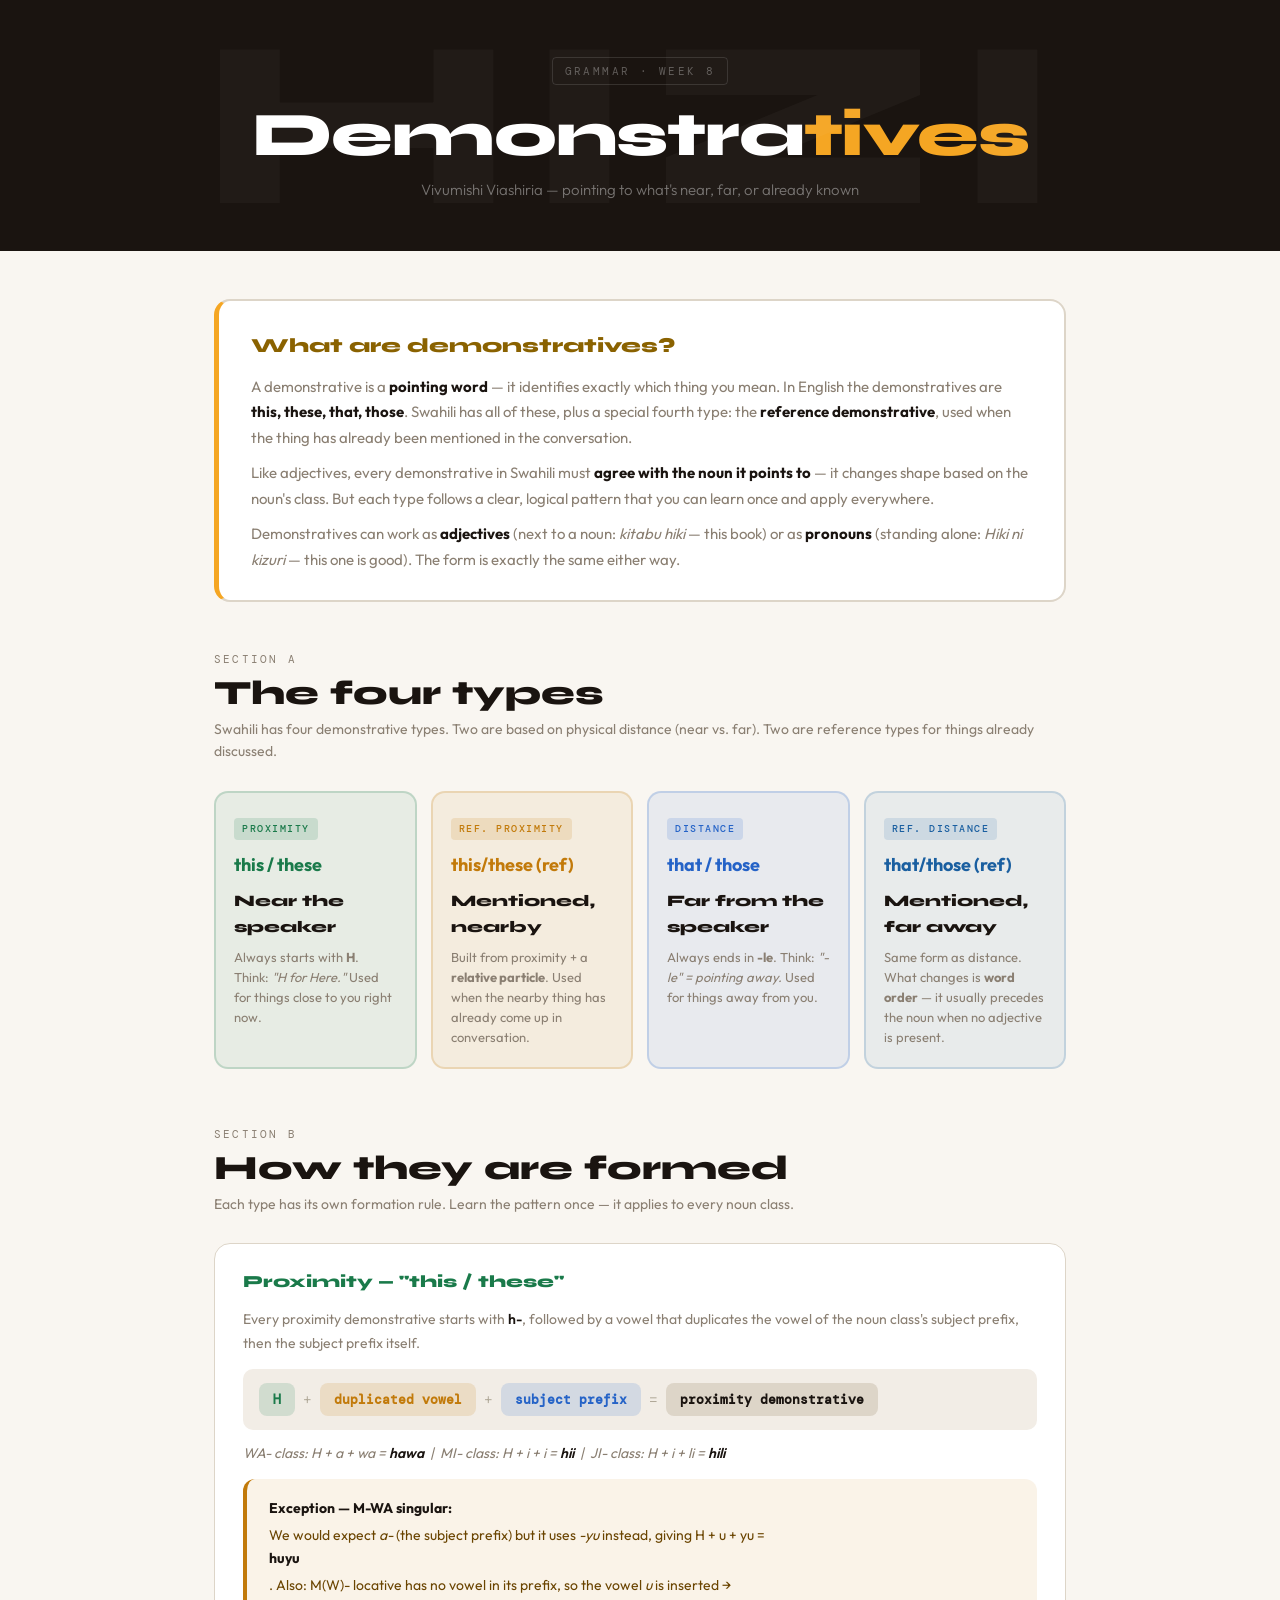
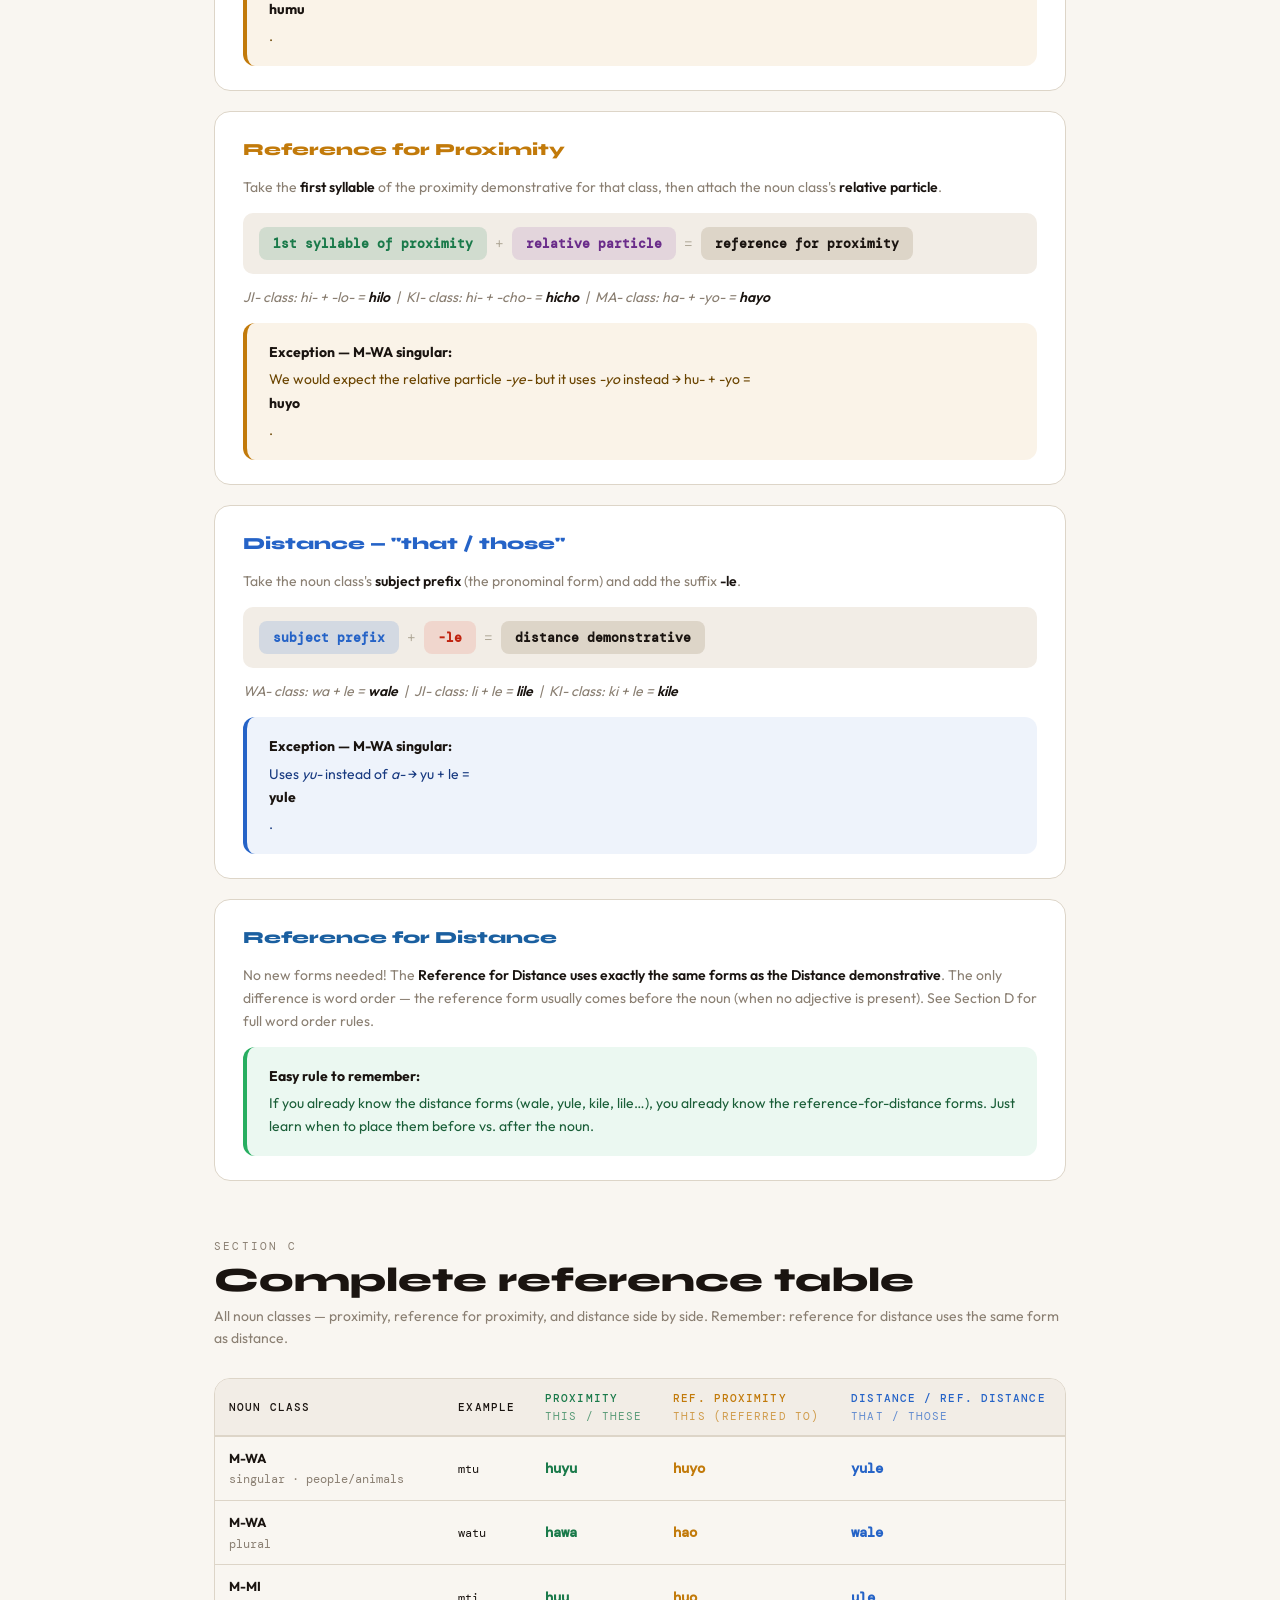
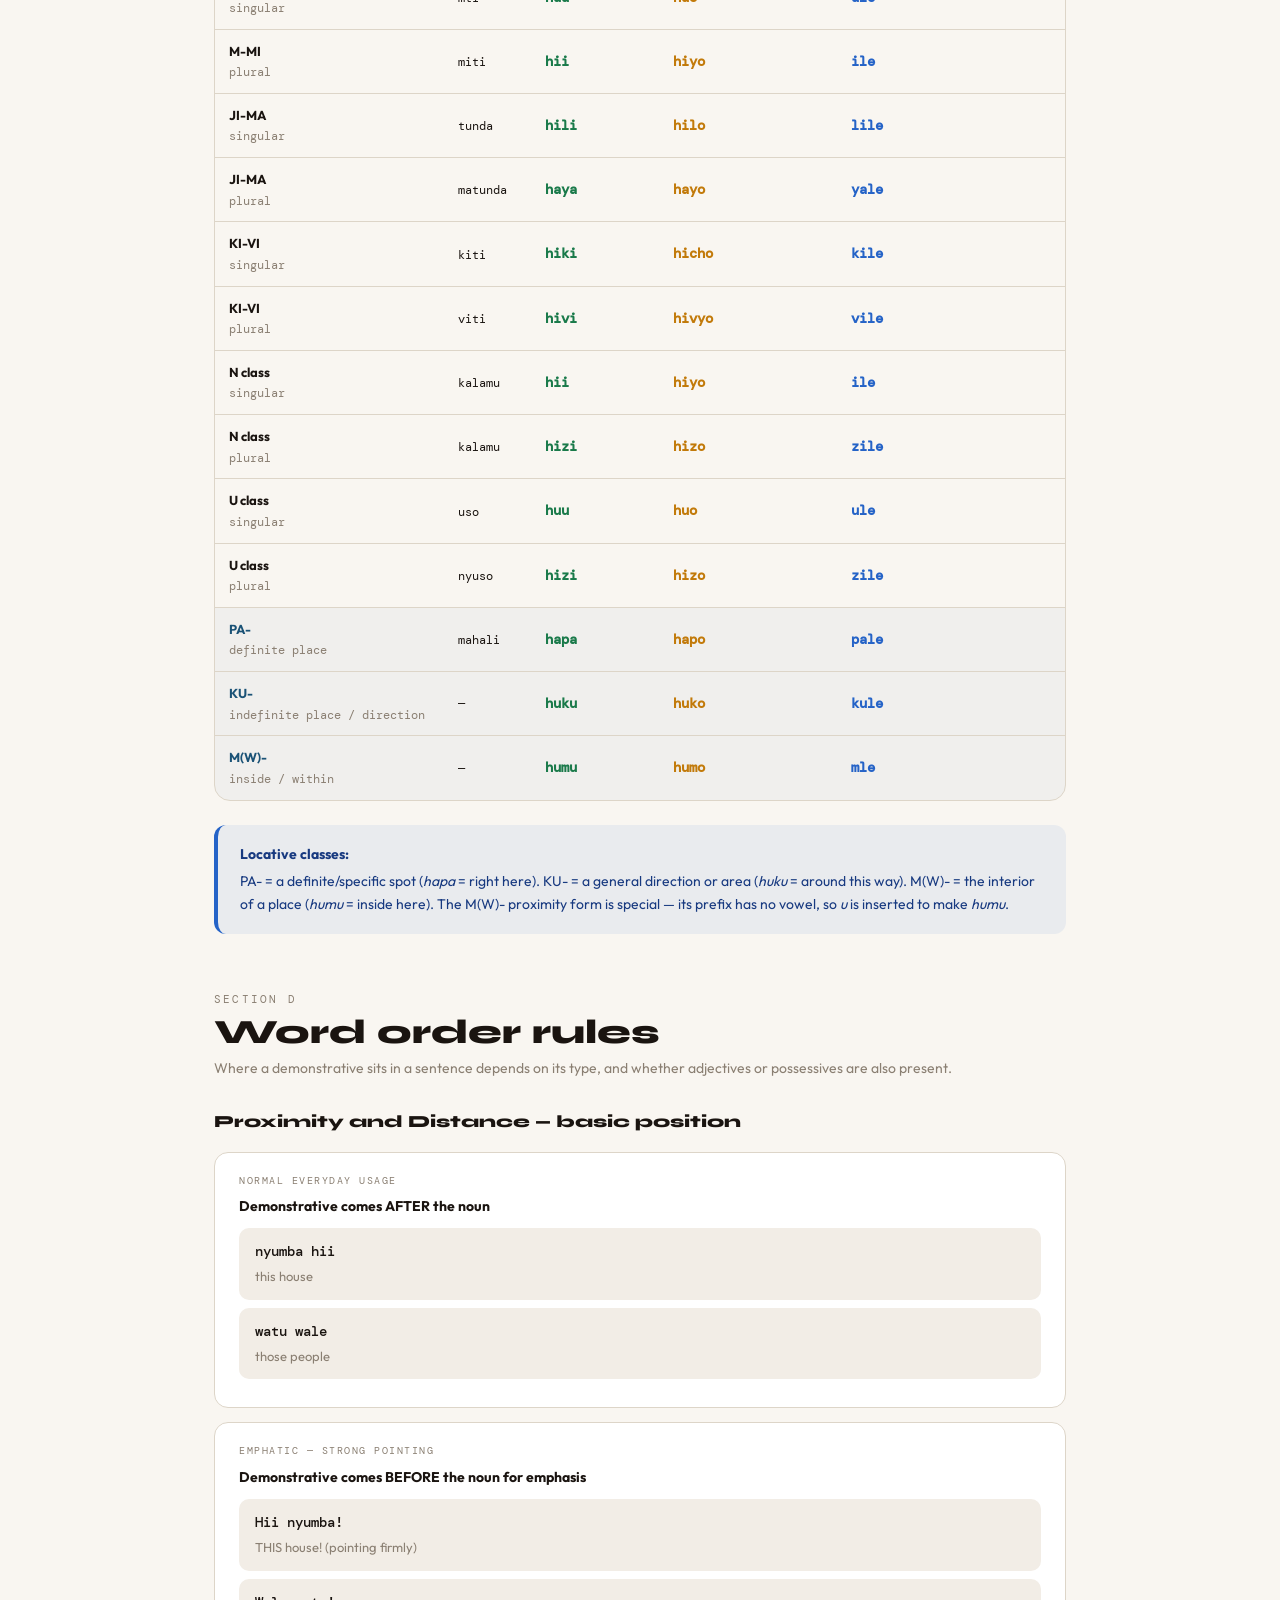
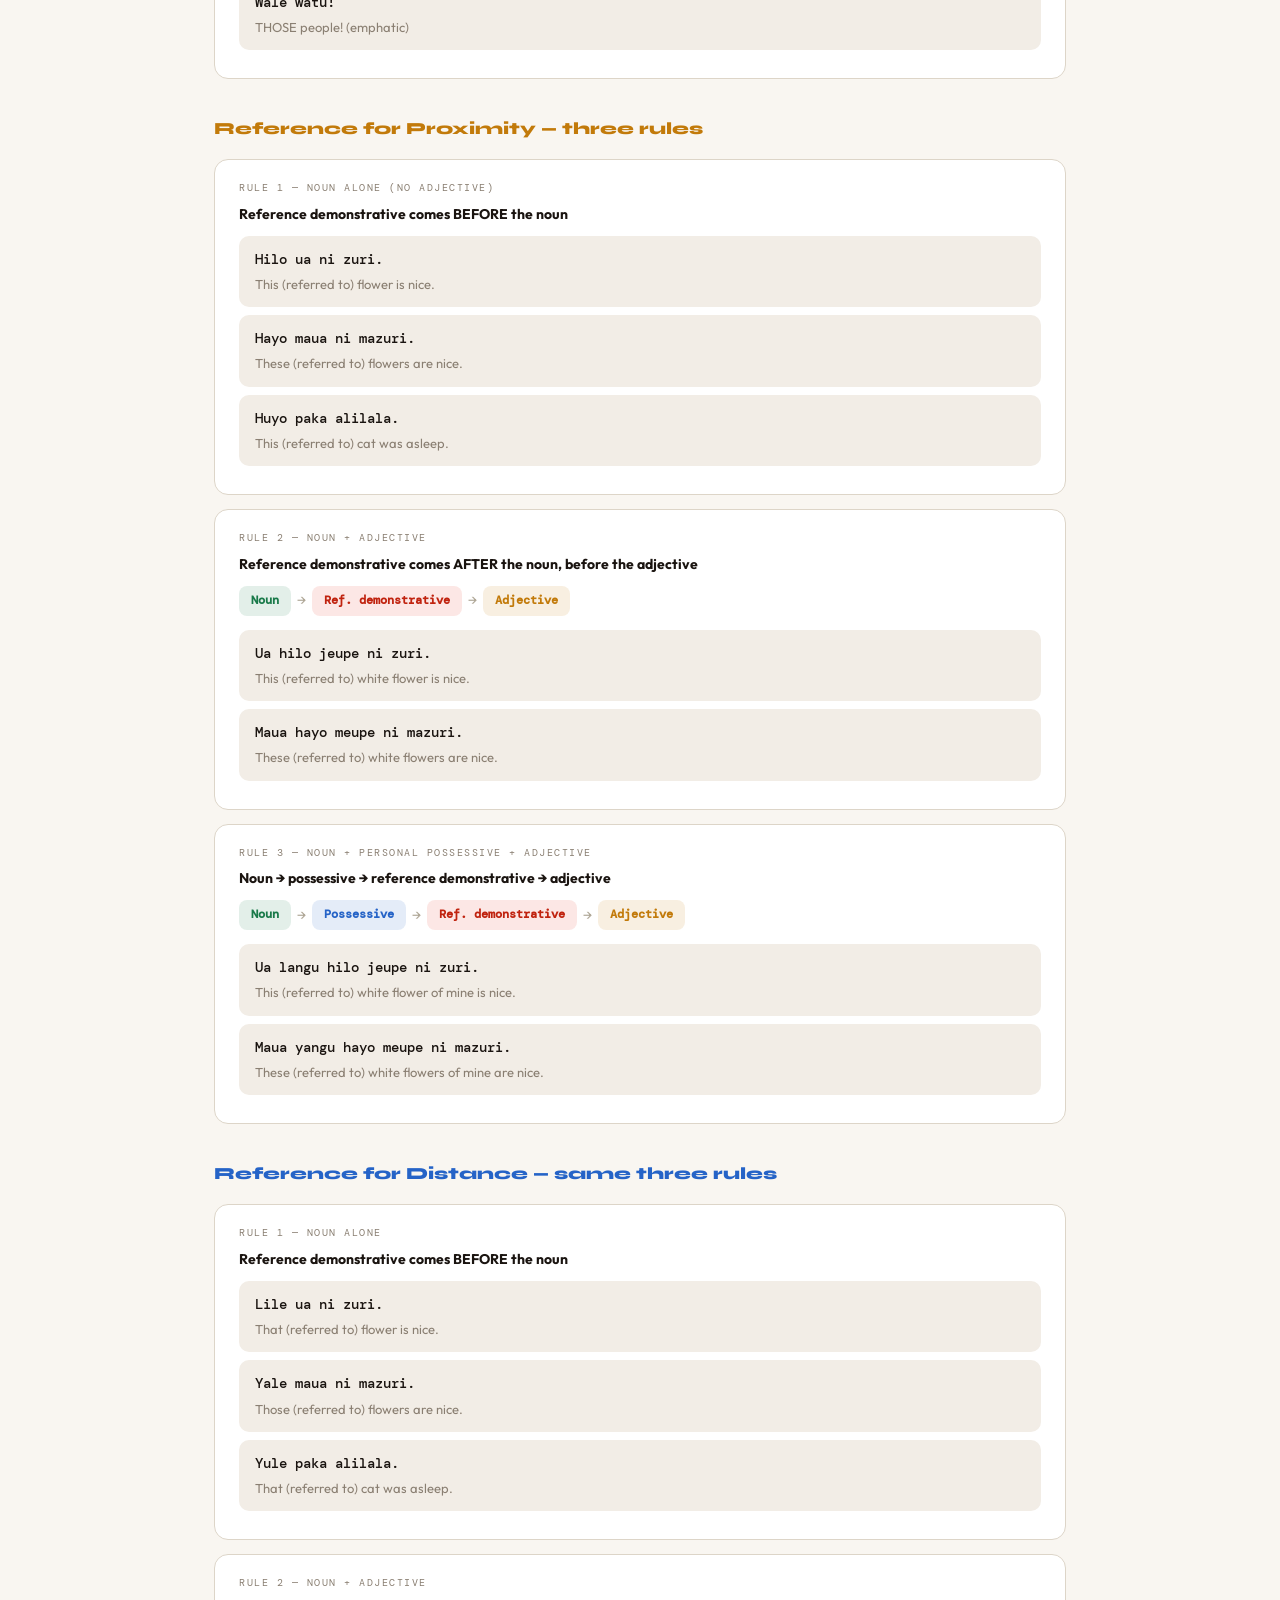
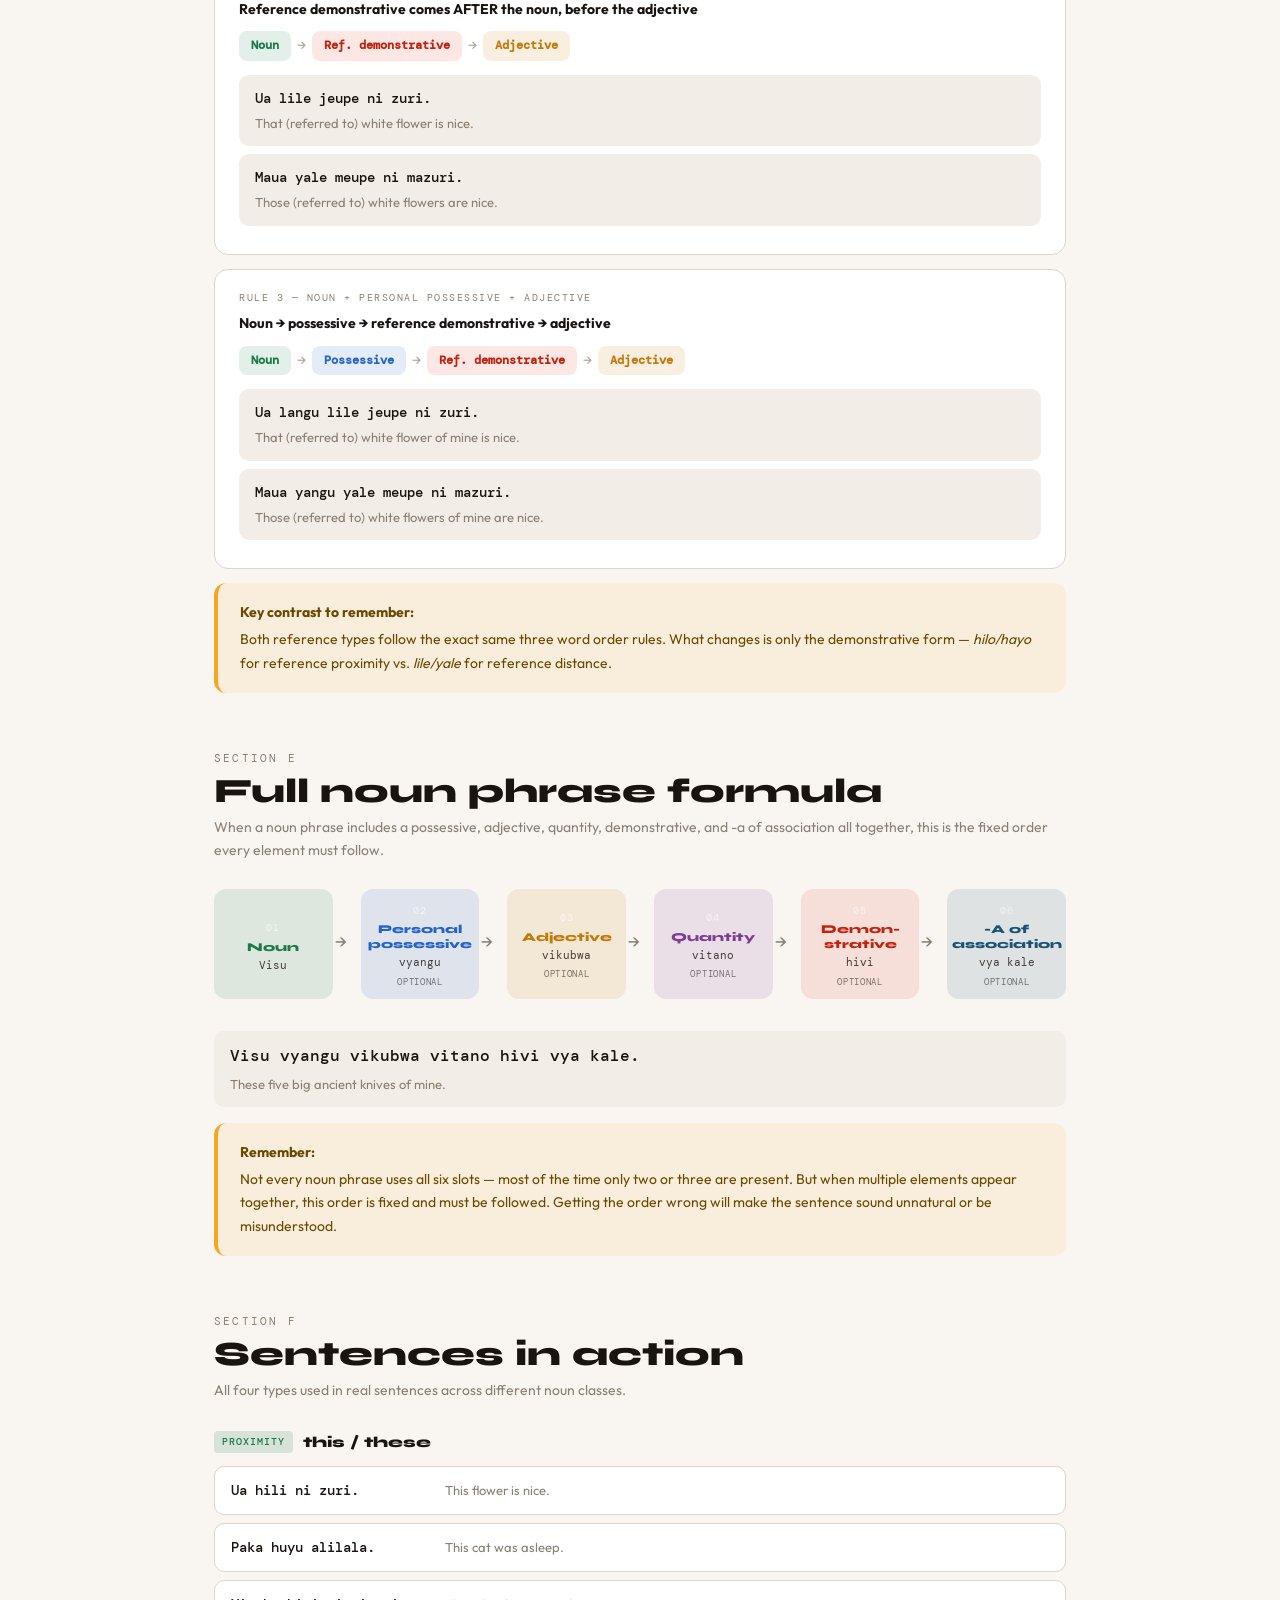
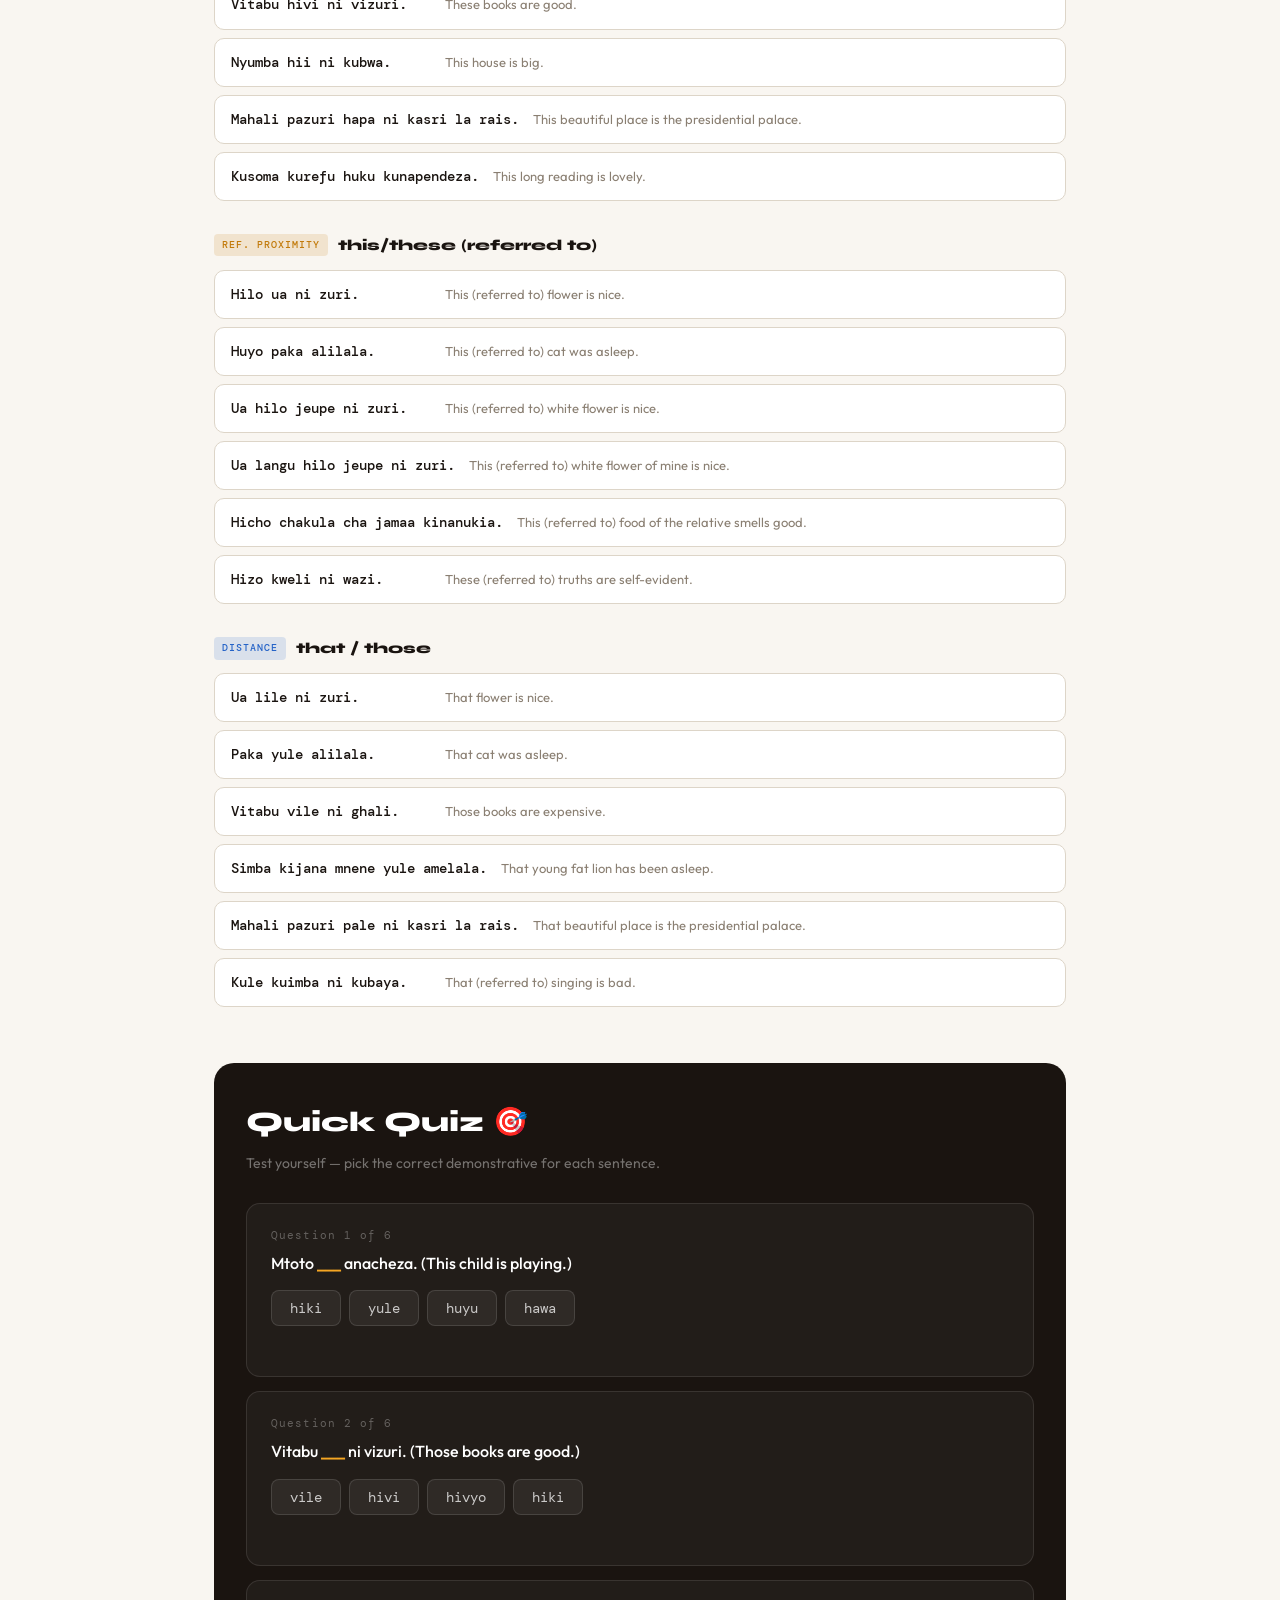
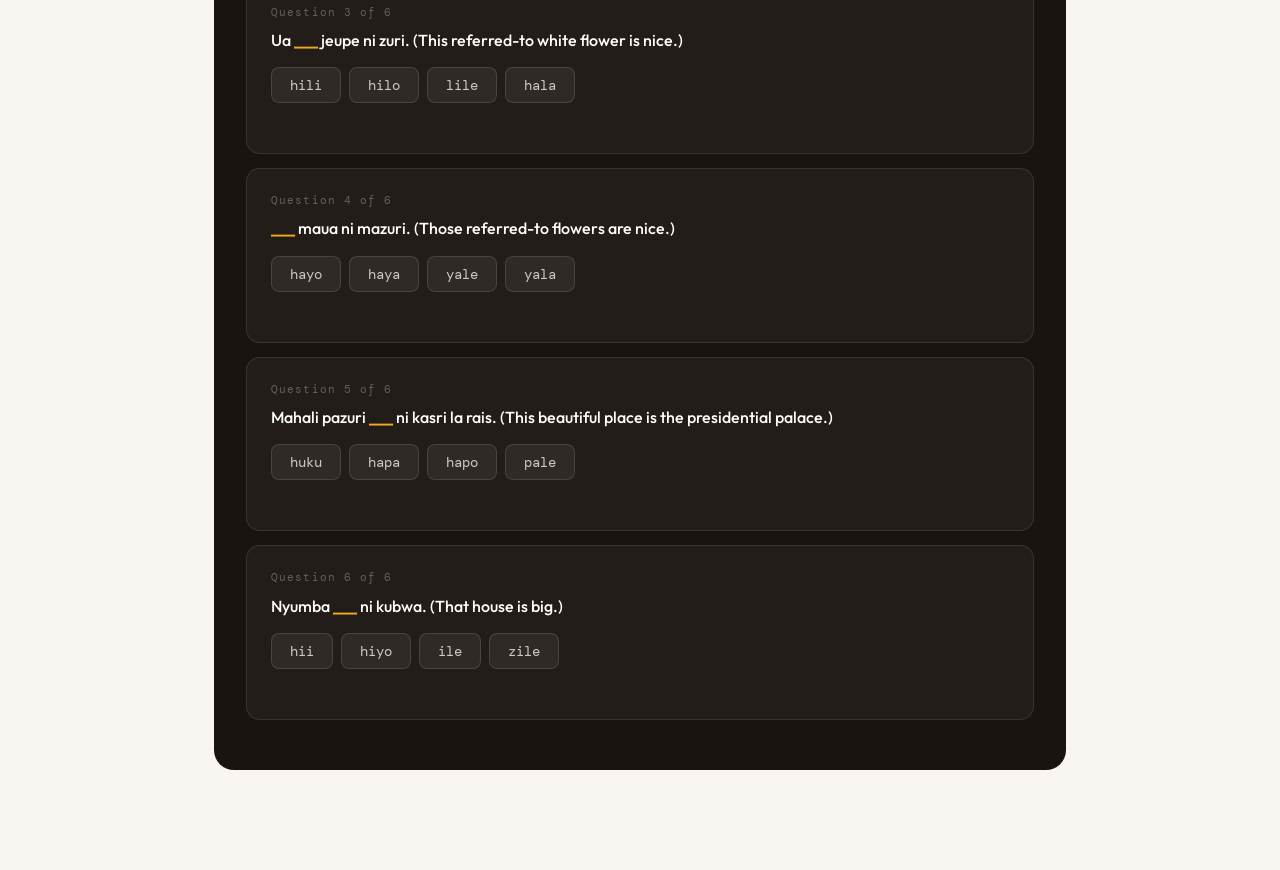
==== lessons/swahili_demonstratives.html @ 6694c150 "Add demonstratives lesson - week 9" ====
<!DOCTYPE html>
<html lang="en">
<head>
<meta charset="UTF-8">
<meta name="viewport" content="width=device-width, initial-scale=1.0">
<title>Demonstratives — Vivumishi Viashiria</title>
<link href="https://fonts.googleapis.com/css2?family=Syne:wght@700;800;900&family=Outfit:wght@300;400;500;600;700&family=DM+Mono:wght@400;500&display=swap" rel="stylesheet">
<style>
  :root {
    --bg:      #f9f6f1;
    --surface: #ffffff;
    --card:    #f2ede6;
    --border:  #ddd5c8;
    --ink:     #1a1410;
    --muted:   #8a7f72;
    --soft:    #b0a898;

    /* type colours */
    --prox:   #1a7a4a;  /* proximity — green */
    --refp:   #c27a0a;  /* reference proximity — amber */
    --dist:   #2563c7;  /* distance — blue */
    --refd:   #1a5fa0;  /* reference distance — darker blue */

    /* noun class colours */
    --m-wa:  #e03e2d;
    --m-mi:  #2e86c1;
    --ki-vi: #1e8449;
    --n:     #7d3c98;
    --ji-ma: #d68910;
    --u:     #b03a2e;
    --pa:    #1a5276;

    --gold:  #f5a623;
    --green: #27ae60;
    --red:   #e74c3c;
  }

  *, *::before, *::after { box-sizing: border-box; margin: 0; padding: 0; }
  body {
    background: var(--bg);
    color: var(--ink);
    font-family: 'Outfit', sans-serif;
    font-weight: 400;
    line-height: 1.65;
  }

  /* ── HEADER ── */
  header {
    background: var(--ink);
    padding: 56px 24px 48px;
    text-align: center;
    position: relative;
    overflow: hidden;
  }
  header::before {
    content: 'HIZI';
    position: absolute;
    top: 50%; left: 50%;
    transform: translate(-50%, -50%);
    font-family: 'Syne', sans-serif;
    font-size: clamp(80px, 22vw, 240px);
    font-weight: 900;
    color: rgba(255,255,255,0.03);
    pointer-events: none;
    white-space: nowrap;
    letter-spacing: 0.08em;
  }
  .h-tag {
    display: inline-block;
    font-family: 'DM Mono', monospace;
    font-size: 11px;
    letter-spacing: 0.22em;
    text-transform: uppercase;
    color: rgba(255,255,255,0.3);
    border: 1px solid rgba(255,255,255,0.12);
    border-radius: 4px;
    padding: 4px 12px;
    margin-bottom: 18px;
  }
  header h1 {
    font-family: 'Syne', sans-serif;
    font-size: clamp(30px, 6vw, 62px);
    font-weight: 900;
    color: #fff;
    line-height: 1.05;
    letter-spacing: -0.02em;
    margin-bottom: 10px;
  }
  header h1 .gold { color: var(--gold); }
  header p { font-size: 15px; color: rgba(255,255,255,0.4); max-width: 520px; margin: 0 auto; font-weight: 300; }

  /* ── MAIN ── */
  main { max-width: 900px; margin: 0 auto; padding: 48px 24px 100px; }

  /* ── INTRO ── */
  .intro-box {
    background: var(--surface);
    border: 2px solid var(--border);
    border-left: 5px solid var(--gold);
    border-radius: 16px;
    padding: 28px 32px;
    margin-bottom: 48px;
  }
  .intro-box h2 { font-family: 'Syne', sans-serif; font-size: 20px; font-weight: 800; color: #8a6200; margin-bottom: 12px; }
  .intro-box p { font-size: 15px; color: var(--muted); margin-bottom: 10px; line-height: 1.7; }
  .intro-box p:last-child { margin-bottom: 0; }
  .intro-box strong { color: var(--ink); font-weight: 700; }

  /* ── SECTION ── */
  .sec-wrap { margin-bottom: 56px; }
  .sec-label {
    font-family: 'DM Mono', monospace;
    font-size: 11px;
    letter-spacing: 0.2em;
    text-transform: uppercase;
    color: var(--muted);
    margin-bottom: 6px;
  }
  .sec-title {
    font-family: 'Syne', sans-serif;
    font-size: clamp(22px, 4vw, 34px);
    font-weight: 900;
    margin-bottom: 6px;
    line-height: 1.1;
  }
  .sec-sub { font-size: 14px; color: var(--muted); margin-bottom: 28px; line-height: 1.6; }

  /* ── TYPE CARDS ── */
  .type-grid {
    display: grid;
    grid-template-columns: repeat(auto-fit, minmax(200px, 1fr));
    gap: 14px;
    margin-bottom: 32px;
  }
  .type-card {
    border-radius: 14px;
    padding: 20px 18px;
    position: relative;
    overflow: hidden;
  }
  .type-card::before {
    content: '';
    position: absolute;
    top: 0; right: 0;
    width: 60px; height: 60px;
    border-radius: 50%;
    opacity: 0.08;
    transform: translate(20px, -20px);
  }
  .type-card.prox  { background: rgba(26,122,74,0.08);  border: 2px solid rgba(26,122,74,0.2);  }
  .type-card.refp  { background: rgba(194,122,10,0.08); border: 2px solid rgba(194,122,10,0.2); }
  .type-card.dist  { background: rgba(37,99,199,0.08);  border: 2px solid rgba(37,99,199,0.2);  }
  .type-card.refd  { background: rgba(26,95,160,0.07);  border: 2px solid rgba(26,95,160,0.18); }
  .type-badge {
    font-family: 'DM Mono', monospace;
    font-size: 10px;
    letter-spacing: 0.15em;
    text-transform: uppercase;
    border-radius: 4px;
    padding: 3px 8px;
    display: inline-block;
    margin-bottom: 10px;
    font-weight: 500;
  }
  .prox  .type-badge { background: rgba(26,122,74,0.15);  color: var(--prox); }
  .refp  .type-badge { background: rgba(194,122,10,0.15); color: var(--refp); }
  .dist  .type-badge { background: rgba(37,99,199,0.15);  color: var(--dist); }
  .refd  .type-badge { background: rgba(26,95,160,0.13);  color: var(--refd); }
  .type-card h3 { font-family: 'Syne', sans-serif; font-size: 16px; font-weight: 800; margin-bottom: 6px; color: var(--ink); }
  .type-card p  { font-size: 13px; color: var(--muted); line-height: 1.55; }
  .type-card .type-eng { font-size: 18px; font-weight: 700; margin-bottom: 8px; }
  .prox  .type-eng { color: var(--prox); }
  .refp  .type-eng { color: var(--refp); }
  .dist  .type-eng { color: var(--dist); }
  .refd  .type-eng { color: var(--refd); }

  /* ── FORMATION BLOCKS ── */
  .form-block {
    background: var(--surface);
    border: 1.5px solid var(--border);
    border-radius: 16px;
    padding: 24px 28px;
    margin-bottom: 20px;
  }
  .form-block h3 {
    font-family: 'Syne', sans-serif;
    font-size: 17px;
    font-weight: 800;
    margin-bottom: 12px;
    color: var(--ink);
  }
  .form-block p { font-size: 14px; color: var(--muted); margin-bottom: 14px; line-height: 1.65; }
  .form-block strong { color: var(--ink); font-weight: 600; }

  .formula-row {
    display: flex;
    align-items: center;
    gap: 8px;
    flex-wrap: wrap;
    background: var(--card);
    border-radius: 10px;
    padding: 14px 16px;
    margin-bottom: 12px;
  }
  .f-pill {
    border-radius: 8px;
    padding: 6px 14px;
    font-size: 13px;
    font-weight: 600;
    font-family: 'DM Mono', monospace;
  }
  .f-pill.h    { background: rgba(26,122,74,0.15);  color: var(--prox); }
  .f-pill.vowel{ background: rgba(194,122,10,0.15); color: var(--refp); }
  .f-pill.pfx  { background: rgba(37,99,199,0.15);  color: var(--dist); }
  .f-pill.suf  { background: rgba(224,62,45,0.13);  color: #c0230f; }
  .f-pill.rel  { background: rgba(125,60,152,0.13); color: #6a2c8a; }
  .f-pill.res  { background: var(--border); color: var(--ink); }
  .f-eq { font-size: 16px; color: var(--soft); font-weight: 300; }
  .f-note { font-size: 13px; color: var(--muted); font-style: italic; }

  /* ── MAIN TABLE ── */
  .table-wrap {
    overflow-x: auto;
    border-radius: 16px;
    border: 1.5px solid var(--border);
    margin-bottom: 24px;
  }
  table.dem-table {
    width: 100%;
    border-collapse: collapse;
    font-size: 13.5px;
    min-width: 580px;
  }
  .dem-table th {
    padding: 10px 14px;
    font-family: 'DM Mono', monospace;
    font-size: 11px;
    letter-spacing: 0.1em;
    text-transform: uppercase;
    font-weight: 500;
    border-bottom: 2px solid var(--border);
    text-align: left;
    background: var(--card);
  }
  .dem-table th.th-prox { color: var(--prox); }
  .dem-table th.th-refp { color: var(--refp); }
  .dem-table th.th-dist { color: var(--dist); }
  .dem-table td {
    padding: 10px 14px;
    border-bottom: 1px solid var(--border);
    vertical-align: middle;
  }
  .dem-table tr:last-child td { border-bottom: none; }
  .dem-table tr:hover td { background: rgba(0,0,0,0.02); }
  .dem-table td .cls { font-weight: 700; font-size: 13px; color: var(--ink); }
  .dem-table td .noun { font-family: 'DM Mono', monospace; font-size: 12px; color: var(--muted); display: block; margin-top: 1px; }
  .v-prox { color: var(--prox); font-weight: 700; font-family: 'DM Mono', monospace; font-size: 14px; }
  .v-refp { color: var(--refp); font-weight: 700; font-family: 'DM Mono', monospace; font-size: 14px; }
  .v-dist { color: var(--dist); font-weight: 700; font-family: 'DM Mono', monospace; font-size: 14px; }
  .loc-row td { background: rgba(26,82,118,0.04); }

  /* ── WORD ORDER ── */
  .wo-section { margin-bottom: 36px; }
  .wo-title {
    font-family: 'Syne', sans-serif;
    font-size: 17px;
    font-weight: 800;
    margin-bottom: 16px;
    color: var(--ink);
  }
  .rule-card {
    background: var(--surface);
    border: 1.5px solid var(--border);
    border-radius: 14px;
    padding: 20px 24px;
    margin-bottom: 14px;
  }
  .rule-label {
    font-family: 'DM Mono', monospace;
    font-size: 10px;
    letter-spacing: 0.15em;
    text-transform: uppercase;
    color: var(--muted);
    margin-bottom: 6px;
  }
  .rule-heading { font-size: 14px; font-weight: 700; color: var(--ink); margin-bottom: 10px; }

  /* slot chain */
  .slot-chain {
    display: flex;
    align-items: center;
    gap: 6px;
    flex-wrap: wrap;
    margin-bottom: 14px;
  }
  .slot {
    border-radius: 8px;
    padding: 5px 12px;
    font-size: 12px;
    font-weight: 600;
    font-family: 'DM Mono', monospace;
  }
  .slot.noun { background: rgba(26,122,74,0.12);  color: var(--prox); }
  .slot.poss { background: rgba(37,99,199,0.12);  color: var(--dist); }
  .slot.adj  { background: rgba(194,122,10,0.12); color: var(--refp); }
  .slot.dem  { background: rgba(224,62,45,0.12);  color: #c0230f; }
  .slot-arr  { color: var(--soft); font-size: 14px; }

  .ex-row {
    background: var(--card);
    border-radius: 10px;
    padding: 12px 16px;
    margin-bottom: 8px;
  }
  .ex-sw  { font-family: 'DM Mono', monospace; font-size: 14px; font-weight: 500; color: var(--ink); margin-bottom: 3px; }
  .ex-en  { font-size: 13px; color: var(--muted); }

  /* ── FULL FORMULA TRAIN ── */
  .train {
    display: flex;
    gap: 0;
    align-items: stretch;
    margin-bottom: 28px;
    overflow-x: auto;
    padding-bottom: 4px;
  }
  .train-car {
    display: flex;
    flex-direction: column;
    align-items: center;
    min-width: 108px;
    flex: 1;
    position: relative;
  }
  .train-car:not(:last-child)::after {
    content: '→';
    position: absolute;
    right: -14px;
    top: 50%;
    transform: translateY(-60%);
    font-size: 18px;
    color: var(--muted);
    z-index: 2;
    line-height: 1;
  }
  .car-num {
    font-family: 'DM Mono', monospace;
    font-size: 10px;
    color: rgba(255,255,255,0.6);
    margin-bottom: 3px;
    letter-spacing: 0.1em;
  }
  .car-body {
    border-radius: 12px;
    padding: 14px 10px 10px;
    width: 100%;
    text-align: center;
    flex: 1;
    display: flex;
    flex-direction: column;
    align-items: center;
    justify-content: center;
  }
  .car-name { font-family: 'Syne', sans-serif; font-size: 12px; font-weight: 800; line-height: 1.2; margin-bottom: 4px; }
  .car-example { font-family: 'DM Mono', monospace; font-size: 11px; opacity: 0.8; line-height: 1.3; }
  .car-optional { font-size: 9px; letter-spacing: 0.08em; text-transform: uppercase; opacity: 0.55; margin-top: 5px; font-family: 'DM Mono', monospace; }
  .train-gap { width: 28px; flex-shrink: 0; }

  /* ── EXAMPLES BLOCK ── */
  .ex-group { margin-bottom: 32px; }
  .ex-group-title {
    font-family: 'Syne', sans-serif;
    font-size: 15px;
    font-weight: 800;
    margin-bottom: 12px;
    display: flex;
    align-items: center;
    gap: 10px;
  }
  .ex-tag {
    font-family: 'DM Mono', monospace;
    font-size: 10px;
    letter-spacing: 0.1em;
    text-transform: uppercase;
    border-radius: 4px;
    padding: 3px 8px;
    font-weight: 500;
  }
  .ex-tag.prox { background: rgba(26,122,74,0.15);  color: var(--prox); }
  .ex-tag.refp { background: rgba(194,122,10,0.15); color: var(--refp); }
  .ex-tag.dist { background: rgba(37,99,199,0.15);  color: var(--dist); }

  .ex-list { display: flex; flex-direction: column; gap: 8px; }
  .ex-item {
    background: var(--surface);
    border: 1.5px solid var(--border);
    border-radius: 10px;
    padding: 12px 16px;
    display: flex;
    align-items: baseline;
    gap: 14px;
  }
  .ex-item .sw { font-family: 'DM Mono', monospace; font-size: 14px; font-weight: 500; min-width: 200px; color: var(--ink); }
  .ex-item .en { font-size: 13px; color: var(--muted); }

  /* ── CALLOUT BOXES ── */
  .callout {
    border-radius: 12px;
    padding: 18px 22px;
    margin-bottom: 20px;
    font-size: 14px;
    line-height: 1.65;
  }
  .callout strong { font-weight: 700; display: block; margin-bottom: 4px; }
  .callout.gold   { background: rgba(245,166,35,0.1);  border-left: 4px solid var(--gold); color: #6a4800; }
  .callout.green  { background: rgba(39,174,96,0.09);  border-left: 4px solid var(--green); color: #1a5e38; }
  .callout.blue   { background: rgba(37,99,199,0.08);  border-left: 4px solid var(--dist); color: #183a80; }
  .callout.amber  { background: rgba(194,122,10,0.09); border-left: 4px solid var(--refp); color: #6a4400; }

  /* ── QUIZ ── */
  .quiz-wrap {
    background: var(--ink);
    border-radius: 20px;
    padding: 36px 32px;
    margin-top: 56px;
  }
  .quiz-wrap h2 {
    font-family: 'Syne', sans-serif;
    font-size: 28px;
    font-weight: 900;
    color: #fff;
    margin-bottom: 6px;
  }
  .quiz-wrap p { font-size: 14px; color: rgba(255,255,255,0.4); margin-bottom: 28px; }
  .q-card {
    background: rgba(255,255,255,0.04);
    border: 1px solid rgba(255,255,255,0.1);
    border-radius: 14px;
    padding: 22px 24px;
    margin-bottom: 14px;
  }
  .q-num { font-family: 'DM Mono', monospace; font-size: 11px; color: rgba(255,255,255,0.3); letter-spacing: 0.1em; margin-bottom: 6px; }
  .q-text { font-size: 16px; color: #fff; font-weight: 500; margin-bottom: 14px; }
  .q-text em { color: var(--gold); font-style: normal; font-weight: 700; }
  .q-opts { display: flex; flex-wrap: wrap; gap: 8px; }
  .q-btn {
    background: rgba(255,255,255,0.06);
    border: 1px solid rgba(255,255,255,0.12);
    border-radius: 8px;
    padding: 8px 18px;
    font-size: 14px;
    font-family: 'DM Mono', monospace;
    color: rgba(255,255,255,0.75);
    cursor: pointer;
    transition: all 0.15s ease;
  }
  .q-btn:hover { background: rgba(255,255,255,0.1); border-color: rgba(255,255,255,0.25); color: #fff; }
  .q-btn.correct { background: rgba(39,174,96,0.25) !important; border-color: #27ae60 !important; color: #6effa8 !important; }
  .q-btn.wrong   { background: rgba(232,90,74,0.22) !important; border-color: var(--red) !important; color: #ff9e92 !important; }
  .q-btn:disabled { cursor: default; }
  .q-feedback { margin-top: 10px; font-size: 13px; min-height: 18px; font-family: 'DM Mono', monospace; }
  .q-feedback.ok  { color: #6effa8; }
  .q-feedback.bad { color: #ff9e92; }
  .quiz-score {
    text-align: center;
    margin-top: 24px;
    padding-top: 24px;
    border-top: 1px solid rgba(255,255,255,0.08);
  }
  .score-num { font-family: 'Syne', sans-serif; font-size: 42px; font-weight: 900; color: var(--gold); }
  .score-label { font-size: 14px; color: rgba(255,255,255,0.4); margin-top: 4px; }
  .quiz-reset {
    margin-top: 18px;
    background: rgba(255,255,255,0.06);
    border: 1px solid rgba(255,255,255,0.15);
    border-radius: 8px;
    padding: 10px 24px;
    font-size: 14px;
    color: rgba(255,255,255,0.6);
    cursor: pointer;
    font-family: 'Outfit', sans-serif;
    transition: all 0.15s;
  }
  .quiz-reset:hover { background: rgba(255,255,255,0.1); color: #fff; }

  /* ── SUMMARY BOX ── */
  .summary-grid {
    display: grid;
    grid-template-columns: repeat(auto-fit, minmax(190px, 1fr));
    gap: 14px;
    margin-bottom: 20px;
  }
  .sum-card {
    background: var(--surface);
    border: 1.5px solid var(--border);
    border-radius: 14px;
    padding: 18px 16px;
    text-align: center;
  }
  .sum-key { font-family: 'DM Mono', monospace; font-size: 24px; font-weight: 500; margin-bottom: 6px; }
  .sum-label { font-size: 12px; color: var(--muted); margin-bottom: 4px; }
  .sum-eng { font-size: 13px; font-weight: 600; color: var(--ink); }

  @media (max-width: 600px) {
    .type-grid { grid-template-columns: 1fr 1fr; }
    .ex-item { flex-direction: column; gap: 4px; }
    .ex-item .sw { min-width: unset; }
    .train-car { min-width: 85px; }
  }
</style>
</head>
<body>

<header>
  <div class="h-tag">Grammar · Week 8</div>
  <h1>Demonstra&shy;<span class="gold">tives</span></h1>
  <p>Vivumishi Viashiria — pointing to what's near, far, or already known</p>
</header>

<main>

  <!-- INTRO -->
  <div class="intro-box">
    <h2>What are demonstratives?</h2>
    <p>A demonstrative is a <strong>pointing word</strong> — it identifies exactly which thing you mean. In English the demonstratives are <strong>this, these, that, those</strong>. Swahili has all of these, plus a special fourth type: the <strong>reference demonstrative</strong>, used when the thing has already been mentioned in the conversation.</p>
    <p>Like adjectives, every demonstrative in Swahili must <strong>agree with the noun it points to</strong> — it changes shape based on the noun's class. But each type follows a clear, logical pattern that you can learn once and apply everywhere.</p>
    <p>Demonstratives can work as <strong>adjectives</strong> (next to a noun: <em>kitabu hiki</em> — this book) or as <strong>pronouns</strong> (standing alone: <em>Hiki ni kizuri</em> — this one is good). The form is exactly the same either way.</p>
  </div>

  <!-- SECTION A: FOUR TYPES -->
  <div class="sec-wrap">
    <div class="sec-label">Section A</div>
    <div class="sec-title">The four types</div>
    <div class="sec-sub">Swahili has four demonstrative types. Two are based on physical distance (near vs. far). Two are reference types for things already discussed.</div>

    <div class="type-grid">
      <div class="type-card prox">
        <div class="type-badge">Proximity</div>
        <div class="type-eng">this / these</div>
        <h3>Near the speaker</h3>
        <p>Always starts with <strong>H</strong>. Think: <em>"H for Here."</em> Used for things close to you right now.</p>
      </div>
      <div class="type-card refp">
        <div class="type-badge">Ref. Proximity</div>
        <div class="type-eng">this/these (ref)</div>
        <h3>Mentioned, nearby</h3>
        <p>Built from proximity + a <strong>relative particle</strong>. Used when the nearby thing has already come up in conversation.</p>
      </div>
      <div class="type-card dist">
        <div class="type-badge">Distance</div>
        <div class="type-eng">that / those</div>
        <h3>Far from the speaker</h3>
        <p>Always ends in <strong>-le</strong>. Think: <em>"-le" = pointing away.</em> Used for things away from you.</p>
      </div>
      <div class="type-card refd">
        <div class="type-badge">Ref. Distance</div>
        <div class="type-eng">that/those (ref)</div>
        <h3>Mentioned, far away</h3>
        <p>Same form as distance. What changes is <strong>word order</strong> — it usually precedes the noun when no adjective is present.</p>
      </div>
    </div>
  </div>

  <!-- SECTION B: FORMATION -->
  <div class="sec-wrap">
    <div class="sec-label">Section B</div>
    <div class="sec-title">How they are formed</div>
    <div class="sec-sub">Each type has its own formation rule. Learn the pattern once — it applies to every noun class.</div>

    <div class="form-block">
      <h3 style="color:var(--prox)">Proximity — "this / these"</h3>
      <p>Every proximity demonstrative starts with <strong>h-</strong>, followed by a vowel that duplicates the vowel of the noun class's subject prefix, then the subject prefix itself.</p>
      <div class="formula-row">
        <div class="f-pill h">H</div>
        <div class="f-eq">+</div>
        <div class="f-pill vowel">duplicated vowel</div>
        <div class="f-eq">+</div>
        <div class="f-pill pfx">subject prefix</div>
        <div class="f-eq">=</div>
        <div class="f-pill res">proximity demonstrative</div>
      </div>
      <p class="f-note">WA- class: H + a + wa = <strong>hawa</strong> &nbsp;|&nbsp; MI- class: H + i + i = <strong>hii</strong> &nbsp;|&nbsp; JI- class: H + i + li = <strong>hili</strong></p>
      <div class="callout amber" style="margin-top:14px;margin-bottom:0">
        <strong>Exception — M-WA singular:</strong> We would expect <em>a-</em> (the subject prefix) but it uses <em>-yu</em> instead, giving H + u + yu = <strong>huyu</strong>. Also: M(W)- locative has no vowel in its prefix, so the vowel <em>u</em> is inserted → <strong>humu</strong>.
      </div>
    </div>

    <div class="form-block">
      <h3 style="color:var(--refp)">Reference for Proximity</h3>
      <p>Take the <strong>first syllable</strong> of the proximity demonstrative for that class, then attach the noun class's <strong>relative particle</strong>.</p>
      <div class="formula-row">
        <div class="f-pill h">1st syllable of proximity</div>
        <div class="f-eq">+</div>
        <div class="f-pill rel">relative particle</div>
        <div class="f-eq">=</div>
        <div class="f-pill res">reference for proximity</div>
      </div>
      <p class="f-note">JI- class: hi- + -lo- = <strong>hilo</strong> &nbsp;|&nbsp; KI- class: hi- + -cho- = <strong>hicho</strong> &nbsp;|&nbsp; MA- class: ha- + -yo- = <strong>hayo</strong></p>
      <div class="callout amber" style="margin-top:14px;margin-bottom:0">
        <strong>Exception — M-WA singular:</strong> We would expect the relative particle <em>-ye-</em> but it uses <em>-yo</em> instead → hu- + -yo = <strong>huyo</strong>.
      </div>
    </div>

    <div class="form-block">
      <h3 style="color:var(--dist)">Distance — "that / those"</h3>
      <p>Take the noun class's <strong>subject prefix</strong> (the pronominal form) and add the suffix <strong>-le</strong>.</p>
      <div class="formula-row">
        <div class="f-pill pfx">subject prefix</div>
        <div class="f-eq">+</div>
        <div class="f-pill suf">-le</div>
        <div class="f-eq">=</div>
        <div class="f-pill res">distance demonstrative</div>
      </div>
      <p class="f-note">WA- class: wa + le = <strong>wale</strong> &nbsp;|&nbsp; JI- class: li + le = <strong>lile</strong> &nbsp;|&nbsp; KI- class: ki + le = <strong>kile</strong></p>
      <div class="callout blue" style="margin-top:14px;margin-bottom:0">
        <strong>Exception — M-WA singular:</strong> Uses <em>yu-</em> instead of <em>a-</em> → yu + le = <strong>yule</strong>.
      </div>
    </div>

    <div class="form-block">
      <h3 style="color:var(--refd)">Reference for Distance</h3>
      <p>No new forms needed! The <strong>Reference for Distance uses exactly the same forms as the Distance demonstrative</strong>. The only difference is word order — the reference form usually comes before the noun (when no adjective is present). See Section D for full word order rules.</p>
      <div class="callout green" style="margin-bottom:0">
        <strong>Easy rule to remember:</strong> If you already know the distance forms (wale, yule, kile, lile…), you already know the reference-for-distance forms. Just learn when to place them before vs. after the noun.
      </div>
    </div>
  </div>

  <!-- SECTION C: FULL TABLE -->
  <div class="sec-wrap">
    <div class="sec-label">Section C</div>
    <div class="sec-title">Complete reference table</div>
    <div class="sec-sub">All noun classes — proximity, reference for proximity, and distance side by side. Remember: reference for distance uses the same form as distance.</div>

    <div class="table-wrap">
      <table class="dem-table">
        <thead>
          <tr>
            <th>Noun class</th>
            <th>Example</th>
            <th class="th-prox">Proximity<br><span style="font-weight:400;opacity:0.7">this / these</span></th>
            <th class="th-refp">Ref. Proximity<br><span style="font-weight:400;opacity:0.7">this (referred to)</span></th>
            <th class="th-dist">Distance / Ref. Distance<br><span style="font-weight:400;opacity:0.7">that / those</span></th>
          </tr>
        </thead>
        <tbody>
          <tr>
            <td><span class="cls">M-WA</span><span class="noun">singular · people/animals</span></td>
            <td><span style="font-family:'DM Mono',monospace;font-size:12px">mtu</span></td>
            <td><span class="v-prox">huyu</span></td>
            <td><span class="v-refp">huyo</span></td>
            <td><span class="v-dist">yule</span></td>
          </tr>
          <tr>
            <td><span class="cls">M-WA</span><span class="noun">plural</span></td>
            <td><span style="font-family:'DM Mono',monospace;font-size:12px">watu</span></td>
            <td><span class="v-prox">hawa</span></td>
            <td><span class="v-refp">hao</span></td>
            <td><span class="v-dist">wale</span></td>
          </tr>
          <tr>
            <td><span class="cls">M-MI</span><span class="noun">singular</span></td>
            <td><span style="font-family:'DM Mono',monospace;font-size:12px">mti</span></td>
            <td><span class="v-prox">huu</span></td>
            <td><span class="v-refp">huo</span></td>
            <td><span class="v-dist">ule</span></td>
          </tr>
          <tr>
            <td><span class="cls">M-MI</span><span class="noun">plural</span></td>
            <td><span style="font-family:'DM Mono',monospace;font-size:12px">miti</span></td>
            <td><span class="v-prox">hii</span></td>
            <td><span class="v-refp">hiyo</span></td>
            <td><span class="v-dist">ile</span></td>
          </tr>
          <tr>
            <td><span class="cls">JI-MA</span><span class="noun">singular</span></td>
            <td><span style="font-family:'DM Mono',monospace;font-size:12px">tunda</span></td>
            <td><span class="v-prox">hili</span></td>
            <td><span class="v-refp">hilo</span></td>
            <td><span class="v-dist">lile</span></td>
          </tr>
          <tr>
            <td><span class="cls">JI-MA</span><span class="noun">plural</span></td>
            <td><span style="font-family:'DM Mono',monospace;font-size:12px">matunda</span></td>
            <td><span class="v-prox">haya</span></td>
            <td><span class="v-refp">hayo</span></td>
            <td><span class="v-dist">yale</span></td>
          </tr>
          <tr>
            <td><span class="cls">KI-VI</span><span class="noun">singular</span></td>
            <td><span style="font-family:'DM Mono',monospace;font-size:12px">kiti</span></td>
            <td><span class="v-prox">hiki</span></td>
            <td><span class="v-refp">hicho</span></td>
            <td><span class="v-dist">kile</span></td>
          </tr>
          <tr>
            <td><span class="cls">KI-VI</span><span class="noun">plural</span></td>
            <td><span style="font-family:'DM Mono',monospace;font-size:12px">viti</span></td>
            <td><span class="v-prox">hivi</span></td>
            <td><span class="v-refp">hivyo</span></td>
            <td><span class="v-dist">vile</span></td>
          </tr>
          <tr>
            <td><span class="cls">N class</span><span class="noun">singular</span></td>
            <td><span style="font-family:'DM Mono',monospace;font-size:12px">kalamu</span></td>
            <td><span class="v-prox">hii</span></td>
            <td><span class="v-refp">hiyo</span></td>
            <td><span class="v-dist">ile</span></td>
          </tr>
          <tr>
            <td><span class="cls">N class</span><span class="noun">plural</span></td>
            <td><span style="font-family:'DM Mono',monospace;font-size:12px">kalamu</span></td>
            <td><span class="v-prox">hizi</span></td>
            <td><span class="v-refp">hizo</span></td>
            <td><span class="v-dist">zile</span></td>
          </tr>
          <tr>
            <td><span class="cls">U class</span><span class="noun">singular</span></td>
            <td><span style="font-family:'DM Mono',monospace;font-size:12px">uso</span></td>
            <td><span class="v-prox">huu</span></td>
            <td><span class="v-refp">huo</span></td>
            <td><span class="v-dist">ule</span></td>
          </tr>
          <tr>
            <td><span class="cls">U class</span><span class="noun">plural</span></td>
            <td><span style="font-family:'DM Mono',monospace;font-size:12px">nyuso</span></td>
            <td><span class="v-prox">hizi</span></td>
            <td><span class="v-refp">hizo</span></td>
            <td><span class="v-dist">zile</span></td>
          </tr>
          <tr class="loc-row">
            <td><span class="cls" style="color:var(--pa)">PA-</span><span class="noun">definite place</span></td>
            <td><span style="font-family:'DM Mono',monospace;font-size:12px">mahali</span></td>
            <td><span class="v-prox">hapa</span></td>
            <td><span class="v-refp">hapo</span></td>
            <td><span class="v-dist">pale</span></td>
          </tr>
          <tr class="loc-row">
            <td><span class="cls" style="color:var(--pa)">KU-</span><span class="noun">indefinite place / direction</span></td>
            <td><span style="font-family:'DM Mono',monospace;font-size:12px">—</span></td>
            <td><span class="v-prox">huku</span></td>
            <td><span class="v-refp">huko</span></td>
            <td><span class="v-dist">kule</span></td>
          </tr>
          <tr class="loc-row">
            <td><span class="cls" style="color:var(--pa)">M(W)-</span><span class="noun">inside / within</span></td>
            <td><span style="font-family:'DM Mono',monospace;font-size:12px">—</span></td>
            <td><span class="v-prox">humu</span></td>
            <td><span class="v-refp">humo</span></td>
            <td><span class="v-dist">mle</span></td>
          </tr>
        </tbody>
      </table>
    </div>

    <div class="callout blue">
      <strong>Locative classes:</strong> PA- = a definite/specific spot (<em>hapa</em> = right here). KU- = a general direction or area (<em>huku</em> = around this way). M(W)- = the interior of a place (<em>humu</em> = inside here). The M(W)- proximity form is special — its prefix has no vowel, so <em>u</em> is inserted to make <em>humu</em>.
    </div>
  </div>

  <!-- SECTION D: WORD ORDER -->
  <div class="sec-wrap">
    <div class="sec-label">Section D</div>
    <div class="sec-title">Word order rules</div>
    <div class="sec-sub">Where a demonstrative sits in a sentence depends on its type, and whether adjectives or possessives are also present.</div>

    <!-- Proximity & Distance basic -->
    <div class="wo-section">
      <div class="wo-title">Proximity and Distance — basic position</div>
      <div class="rule-card">
        <div class="rule-label">Normal everyday usage</div>
        <div class="rule-heading">Demonstrative comes AFTER the noun</div>
        <div class="ex-row"><div class="ex-sw">nyumba hii</div><div class="ex-en">this house</div></div>
        <div class="ex-row"><div class="ex-sw">watu wale</div><div class="ex-en">those people</div></div>
      </div>
      <div class="rule-card">
        <div class="rule-label">Emphatic — strong pointing</div>
        <div class="rule-heading">Demonstrative comes BEFORE the noun for emphasis</div>
        <div class="ex-row"><div class="ex-sw">Hii nyumba!</div><div class="ex-en">THIS house! (pointing firmly)</div></div>
        <div class="ex-row"><div class="ex-sw">Wale watu!</div><div class="ex-en">THOSE people! (emphatic)</div></div>
      </div>
    </div>

    <!-- Reference for Proximity word order -->
    <div class="wo-section">
      <div class="wo-title" style="color:var(--refp)">Reference for Proximity — three rules</div>

      <div class="rule-card">
        <div class="rule-label">Rule 1 — noun alone (no adjective)</div>
        <div class="rule-heading">Reference demonstrative comes BEFORE the noun</div>
        <div class="ex-row"><div class="ex-sw">Hilo ua ni zuri.</div><div class="ex-en">This (referred to) flower is nice.</div></div>
        <div class="ex-row"><div class="ex-sw">Hayo maua ni mazuri.</div><div class="ex-en">These (referred to) flowers are nice.</div></div>
        <div class="ex-row"><div class="ex-sw">Huyo paka alilala.</div><div class="ex-en">This (referred to) cat was asleep.</div></div>
      </div>

      <div class="rule-card">
        <div class="rule-label">Rule 2 — noun + adjective</div>
        <div class="rule-heading">Reference demonstrative comes AFTER the noun, before the adjective</div>
        <div class="slot-chain">
          <div class="slot noun">Noun</div><div class="slot-arr">→</div>
          <div class="slot dem">Ref. demonstrative</div><div class="slot-arr">→</div>
          <div class="slot adj">Adjective</div>
        </div>
        <div class="ex-row"><div class="ex-sw">Ua hilo jeupe ni zuri.</div><div class="ex-en">This (referred to) white flower is nice.</div></div>
        <div class="ex-row"><div class="ex-sw">Maua hayo meupe ni mazuri.</div><div class="ex-en">These (referred to) white flowers are nice.</div></div>
      </div>

      <div class="rule-card">
        <div class="rule-label">Rule 3 — noun + personal possessive + adjective</div>
        <div class="rule-heading">Noun → possessive → reference demonstrative → adjective</div>
        <div class="slot-chain">
          <div class="slot noun">Noun</div><div class="slot-arr">→</div>
          <div class="slot poss">Possessive</div><div class="slot-arr">→</div>
          <div class="slot dem">Ref. demonstrative</div><div class="slot-arr">→</div>
          <div class="slot adj">Adjective</div>
        </div>
        <div class="ex-row"><div class="ex-sw">Ua langu hilo jeupe ni zuri.</div><div class="ex-en">This (referred to) white flower of mine is nice.</div></div>
        <div class="ex-row"><div class="ex-sw">Maua yangu hayo meupe ni mazuri.</div><div class="ex-en">These (referred to) white flowers of mine are nice.</div></div>
      </div>
    </div>

    <!-- Reference for Distance -->
    <div class="wo-section">
      <div class="wo-title" style="color:var(--dist)">Reference for Distance — same three rules</div>

      <div class="rule-card">
        <div class="rule-label">Rule 1 — noun alone</div>
        <div class="rule-heading">Reference demonstrative comes BEFORE the noun</div>
        <div class="ex-row"><div class="ex-sw">Lile ua ni zuri.</div><div class="ex-en">That (referred to) flower is nice.</div></div>
        <div class="ex-row"><div class="ex-sw">Yale maua ni mazuri.</div><div class="ex-en">Those (referred to) flowers are nice.</div></div>
        <div class="ex-row"><div class="ex-sw">Yule paka alilala.</div><div class="ex-en">That (referred to) cat was asleep.</div></div>
      </div>

      <div class="rule-card">
        <div class="rule-label">Rule 2 — noun + adjective</div>
        <div class="rule-heading">Reference demonstrative comes AFTER the noun, before the adjective</div>
        <div class="slot-chain">
          <div class="slot noun">Noun</div><div class="slot-arr">→</div>
          <div class="slot dem">Ref. demonstrative</div><div class="slot-arr">→</div>
          <div class="slot adj">Adjective</div>
        </div>
        <div class="ex-row"><div class="ex-sw">Ua lile jeupe ni zuri.</div><div class="ex-en">That (referred to) white flower is nice.</div></div>
        <div class="ex-row"><div class="ex-sw">Maua yale meupe ni mazuri.</div><div class="ex-en">Those (referred to) white flowers are nice.</div></div>
      </div>

      <div class="rule-card">
        <div class="rule-label">Rule 3 — noun + personal possessive + adjective</div>
        <div class="rule-heading">Noun → possessive → reference demonstrative → adjective</div>
        <div class="slot-chain">
          <div class="slot noun">Noun</div><div class="slot-arr">→</div>
          <div class="slot poss">Possessive</div><div class="slot-arr">→</div>
          <div class="slot dem">Ref. demonstrative</div><div class="slot-arr">→</div>
          <div class="slot adj">Adjective</div>
        </div>
        <div class="ex-row"><div class="ex-sw">Ua langu lile jeupe ni zuri.</div><div class="ex-en">That (referred to) white flower of mine is nice.</div></div>
        <div class="ex-row"><div class="ex-sw">Maua yangu yale meupe ni mazuri.</div><div class="ex-en">Those (referred to) white flowers of mine are nice.</div></div>
      </div>

      <div class="callout gold">
        <strong>Key contrast to remember:</strong> Both reference types follow the exact same three word order rules. What changes is only the demonstrative form — <em>hilo/hayo</em> for reference proximity vs. <em>lile/yale</em> for reference distance.
      </div>
    </div>
  </div>

  <!-- SECTION E: FULL NOUN PHRASE FORMULA -->
  <div class="sec-wrap">
    <div class="sec-label">Section E</div>
    <div class="sec-title">Full noun phrase formula</div>
    <div class="sec-sub">When a noun phrase includes a possessive, adjective, quantity, demonstrative, and -a of association all together, this is the fixed order every element must follow.</div>

    <div class="train">
      <div class="train-car">
        <div class="car-body" style="background:rgba(26,122,74,0.12)">
          <div class="car-num">01</div>
          <div class="car-name" style="color:var(--prox)">Noun</div>
          <div class="car-example">Visu</div>
        </div>
      </div>
      <div class="train-gap"></div>
      <div class="train-car">
        <div class="car-body" style="background:rgba(37,99,199,0.12)">
          <div class="car-num">02</div>
          <div class="car-name" style="color:var(--dist)">Personal<br>possessive</div>
          <div class="car-example">vyangu</div>
          <div class="car-optional">optional</div>
        </div>
      </div>
      <div class="train-gap"></div>
      <div class="train-car">
        <div class="car-body" style="background:rgba(194,122,10,0.12)">
          <div class="car-num">03</div>
          <div class="car-name" style="color:var(--refp)">Adjective</div>
          <div class="car-example">vikubwa</div>
          <div class="car-optional">optional</div>
        </div>
      </div>
      <div class="train-gap"></div>
      <div class="train-car">
        <div class="car-body" style="background:rgba(125,60,152,0.12)">
          <div class="car-num">04</div>
          <div class="car-name" style="color:#7d3c98">Quantity</div>
          <div class="car-example">vitano</div>
          <div class="car-optional">optional</div>
        </div>
      </div>
      <div class="train-gap"></div>
      <div class="train-car">
        <div class="car-body" style="background:rgba(224,62,45,0.12)">
          <div class="car-num">05</div>
          <div class="car-name" style="color:#c0230f">Demon&shy;strative</div>
          <div class="car-example">hivi</div>
          <div class="car-optional">optional</div>
        </div>
      </div>
      <div class="train-gap"></div>
      <div class="train-car">
        <div class="car-body" style="background:rgba(26,82,118,0.12)">
          <div class="car-num">06</div>
          <div class="car-name" style="color:var(--pa)">-A of<br>association</div>
          <div class="car-example">vya kale</div>
          <div class="car-optional">optional</div>
        </div>
      </div>
    </div>

    <div class="ex-row" style="margin-bottom:16px">
      <div class="ex-sw" style="font-size:16px">Visu vyangu vikubwa vitano hivi vya kale.</div>
      <div class="ex-en" style="margin-top:4px">These five big ancient knives of mine.</div>
    </div>

    <div class="callout gold">
      <strong>Remember:</strong> Not every noun phrase uses all six slots — most of the time only two or three are present. But when multiple elements appear together, this order is fixed and must be followed. Getting the order wrong will make the sentence sound unnatural or be misunderstood.
    </div>
  </div>

  <!-- SECTION F: EXAMPLES -->
  <div class="sec-wrap">
    <div class="sec-label">Section F</div>
    <div class="sec-title">Sentences in action</div>
    <div class="sec-sub">All four types used in real sentences across different noun classes.</div>

    <div class="ex-group">
      <div class="ex-group-title"><span class="ex-tag prox">Proximity</span> this / these</div>
      <div class="ex-list">
        <div class="ex-item"><span class="sw">Ua hili ni zuri.</span><span class="en">This flower is nice.</span></div>
        <div class="ex-item"><span class="sw">Paka huyu alilala.</span><span class="en">This cat was asleep.</span></div>
        <div class="ex-item"><span class="sw">Vitabu hivi ni vizuri.</span><span class="en">These books are good.</span></div>
        <div class="ex-item"><span class="sw">Nyumba hii ni kubwa.</span><span class="en">This house is big.</span></div>
        <div class="ex-item"><span class="sw">Mahali pazuri hapa ni kasri la rais.</span><span class="en">This beautiful place is the presidential palace.</span></div>
        <div class="ex-item"><span class="sw">Kusoma kurefu huku kunapendeza.</span><span class="en">This long reading is lovely.</span></div>
      </div>
    </div>

    <div class="ex-group">
      <div class="ex-group-title"><span class="ex-tag refp">Ref. Proximity</span> this/these (referred to)</div>
      <div class="ex-list">
        <div class="ex-item"><span class="sw">Hilo ua ni zuri.</span><span class="en">This (referred to) flower is nice.</span></div>
        <div class="ex-item"><span class="sw">Huyo paka alilala.</span><span class="en">This (referred to) cat was asleep.</span></div>
        <div class="ex-item"><span class="sw">Ua hilo jeupe ni zuri.</span><span class="en">This (referred to) white flower is nice.</span></div>
        <div class="ex-item"><span class="sw">Ua langu hilo jeupe ni zuri.</span><span class="en">This (referred to) white flower of mine is nice.</span></div>
        <div class="ex-item"><span class="sw">Hicho chakula cha jamaa kinanukia.</span><span class="en">This (referred to) food of the relative smells good.</span></div>
        <div class="ex-item"><span class="sw">Hizo kweli ni wazi.</span><span class="en">These (referred to) truths are self-evident.</span></div>
      </div>
    </div>

    <div class="ex-group">
      <div class="ex-group-title"><span class="ex-tag dist">Distance</span> that / those</div>
      <div class="ex-list">
        <div class="ex-item"><span class="sw">Ua lile ni zuri.</span><span class="en">That flower is nice.</span></div>
        <div class="ex-item"><span class="sw">Paka yule alilala.</span><span class="en">That cat was asleep.</span></div>
        <div class="ex-item"><span class="sw">Vitabu vile ni ghali.</span><span class="en">Those books are expensive.</span></div>
        <div class="ex-item"><span class="sw">Simba kijana mnene yule amelala.</span><span class="en">That young fat lion has been asleep.</span></div>
        <div class="ex-item"><span class="sw">Mahali pazuri pale ni kasri la rais.</span><span class="en">That beautiful place is the presidential palace.</span></div>
        <div class="ex-item"><span class="sw">Kule kuimba ni kubaya.</span><span class="en">That (referred to) singing is bad.</span></div>
      </div>
    </div>
  </div>

  <!-- QUIZ -->
  <div class="quiz-wrap" id="quiz-wrap">
    <h2>Quick Quiz 🎯</h2>
    <p>Test yourself — pick the correct demonstrative for each sentence.</p>
    <div id="quiz-questions"></div>
    <div class="quiz-score" id="quiz-score" style="display:none">
      <div class="score-num" id="score-num">0/6</div>
      <div class="score-label">answers correct</div>
      <button class="quiz-reset" onclick="resetQuiz()">Try again ↺</button>
    </div>
  </div>

</main>

<script>
const QUESTIONS = [
  {
    q: 'Mtoto ___ anacheza. (This child is playing.)',
    opts: ['hawa', 'huyu', 'yule', 'hiki'],
    ans: 'huyu',
    exp: 'M-WA singular proximity → huyu'
  },
  {
    q: 'Vitabu ___ ni vizuri. (Those books are good.)',
    opts: ['hivi', 'hivyo', 'vile', 'hiki'],
    ans: 'vile',
    exp: 'KI-VI plural distance → vile'
  },
  {
    q: 'Ua ___ jeupe ni zuri. (This referred-to white flower is nice.)',
    opts: ['hili', 'hilo', 'lile', 'hala'],
    ans: 'hilo',
    exp: 'JI-MA singular reference for proximity → hilo (after noun, before adjective)'
  },
  {
    q: '___ maua ni mazuri. (Those referred-to flowers are nice.)',
    opts: ['haya', 'hayo', 'yale', 'yala'],
    ans: 'yale',
    exp: 'JI-MA plural reference for distance → yale (before noun, no adjective)'
  },
  {
    q: 'Mahali pazuri ___ ni kasri la rais. (This beautiful place is the presidential palace.)',
    opts: ['pale', 'hapo', 'hapa', 'huku'],
    ans: 'hapa',
    exp: 'PA- class proximity → hapa (after noun + adjective)'
  },
  {
    q: 'Nyumba ___ ni kubwa. (That house is big.)',
    opts: ['hii', 'hiyo', 'ile', 'zile'],
    ans: 'ile',
    exp: 'N class singular distance → ile'
  },
];

let answered = 0;
let correct  = 0;

function buildQuiz() {
  const container = document.getElementById('quiz-questions');
  container.innerHTML = '';
  answered = 0; correct = 0;
  document.getElementById('quiz-score').style.display = 'none';

  QUESTIONS.forEach((q, i) => {
    const card = document.createElement('div');
    card.className = 'q-card';
    card.id = 'q-' + i;

    const shuffled = [...q.opts].sort(() => Math.random() - 0.5);

    card.innerHTML = `
      <div class="q-num">Question ${i + 1} of ${QUESTIONS.length}</div>
      <div class="q-text">${q.q.replace(/_+/, '<em>___</em>')}</div>
      <div class="q-opts">
        ${shuffled.map(o => `<button class="q-btn" onclick="answer(this, ${i}, '${o}')">${o}</button>`).join('')}
      </div>
      <div class="q-feedback" id="fb-${i}"></div>
    `;
    container.appendChild(card);
  });
}

function answer(btn, idx, chosen) {
  const q = QUESTIONS[idx];
  const card = document.getElementById('q-' + idx);
  const fb   = document.getElementById('fb-' + idx);
  const btns = card.querySelectorAll('.q-btn');

  btns.forEach(b => {
    b.disabled = true;
    if (b.textContent === q.ans) b.classList.add('correct');
    if (b === btn && chosen !== q.ans) b.classList.add('wrong');
  });

  if (chosen === q.ans) {
    fb.textContent = '✓ Correct! ' + q.exp;
    fb.className   = 'q-feedback ok';
    correct++;
  } else {
    fb.textContent = '✗ ' + q.exp;
    fb.className   = 'q-feedback bad';
  }

  answered++;
  if (answered === QUESTIONS.length) {
    document.getElementById('score-num').textContent = correct + '/' + QUESTIONS.length;
    document.getElementById('quiz-score').style.display = 'block';
    document.getElementById('quiz-score').scrollIntoView({ behavior: 'smooth', block: 'nearest' });
  }
}

function resetQuiz() { buildQuiz(); }

document.addEventListener('DOMContentLoaded', buildQuiz);
if (document.readyState !== 'loading') buildQuiz();
</script>

</body>
</html>
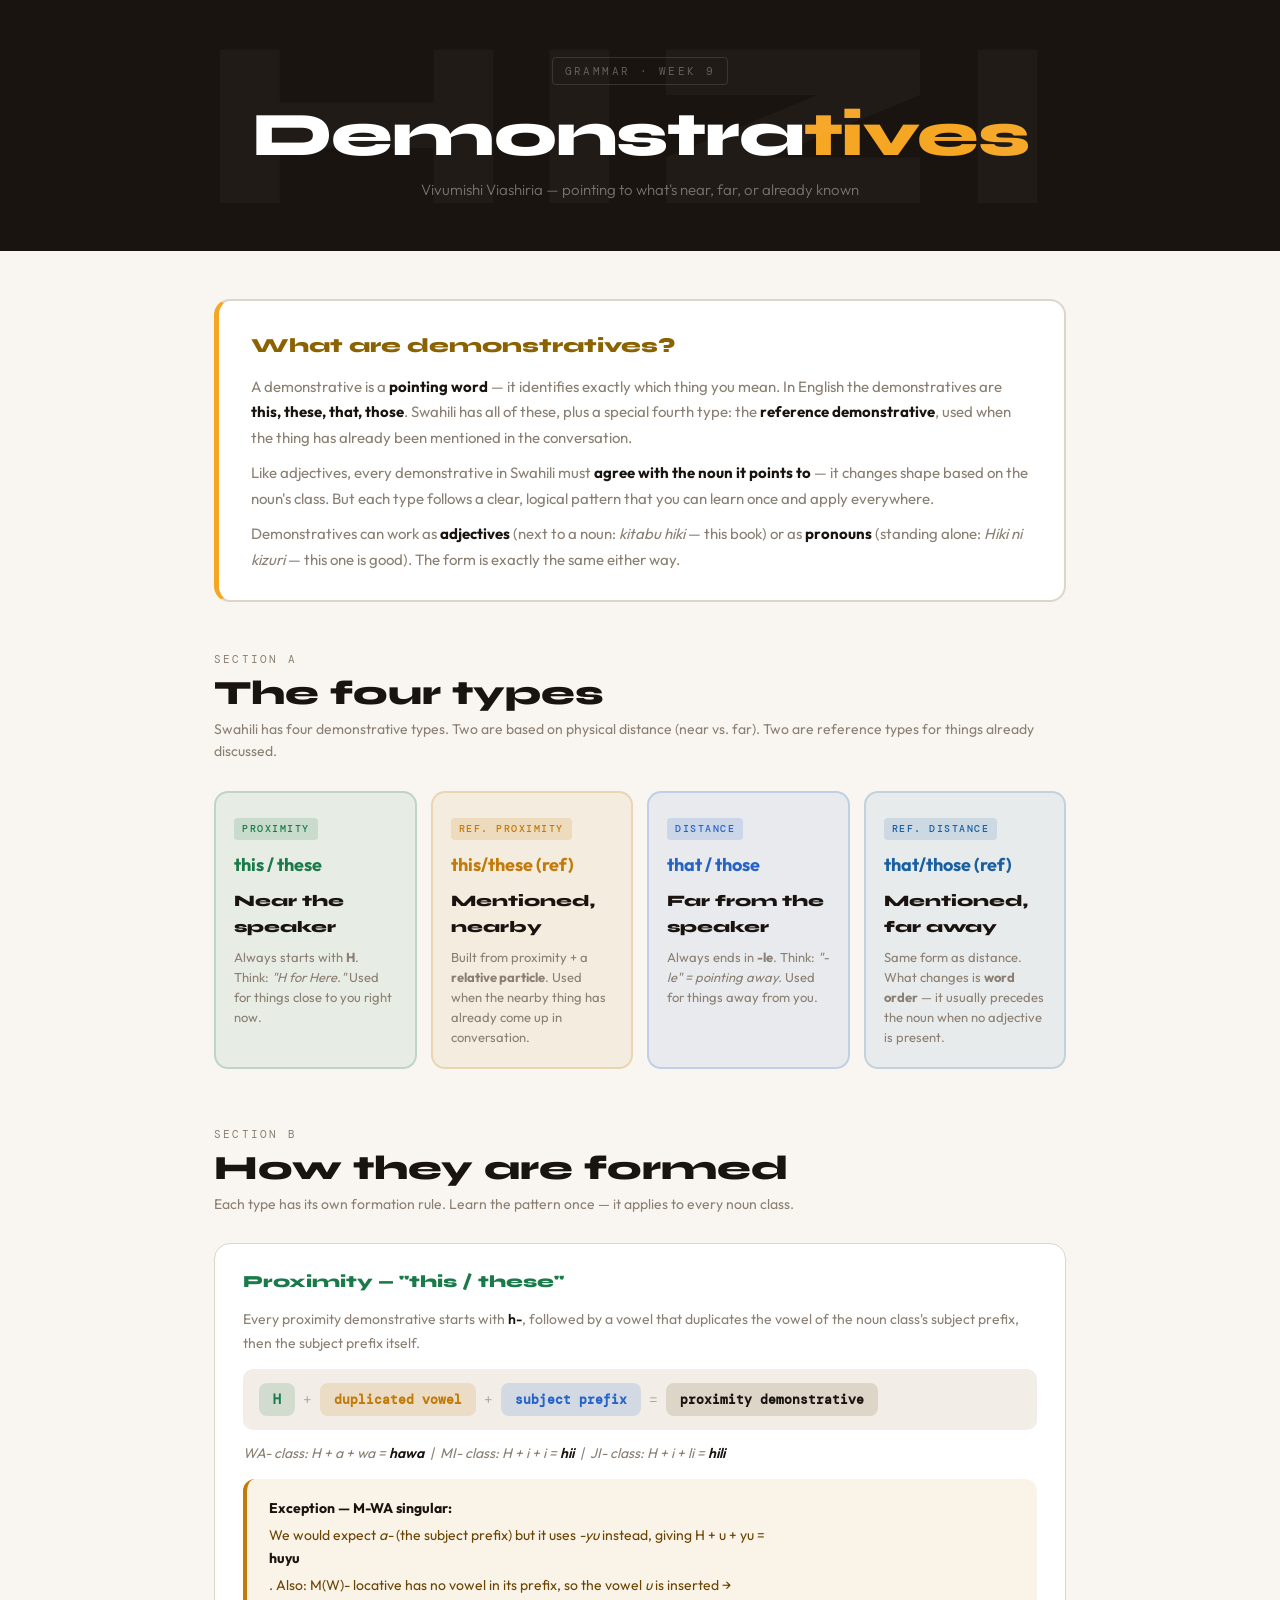
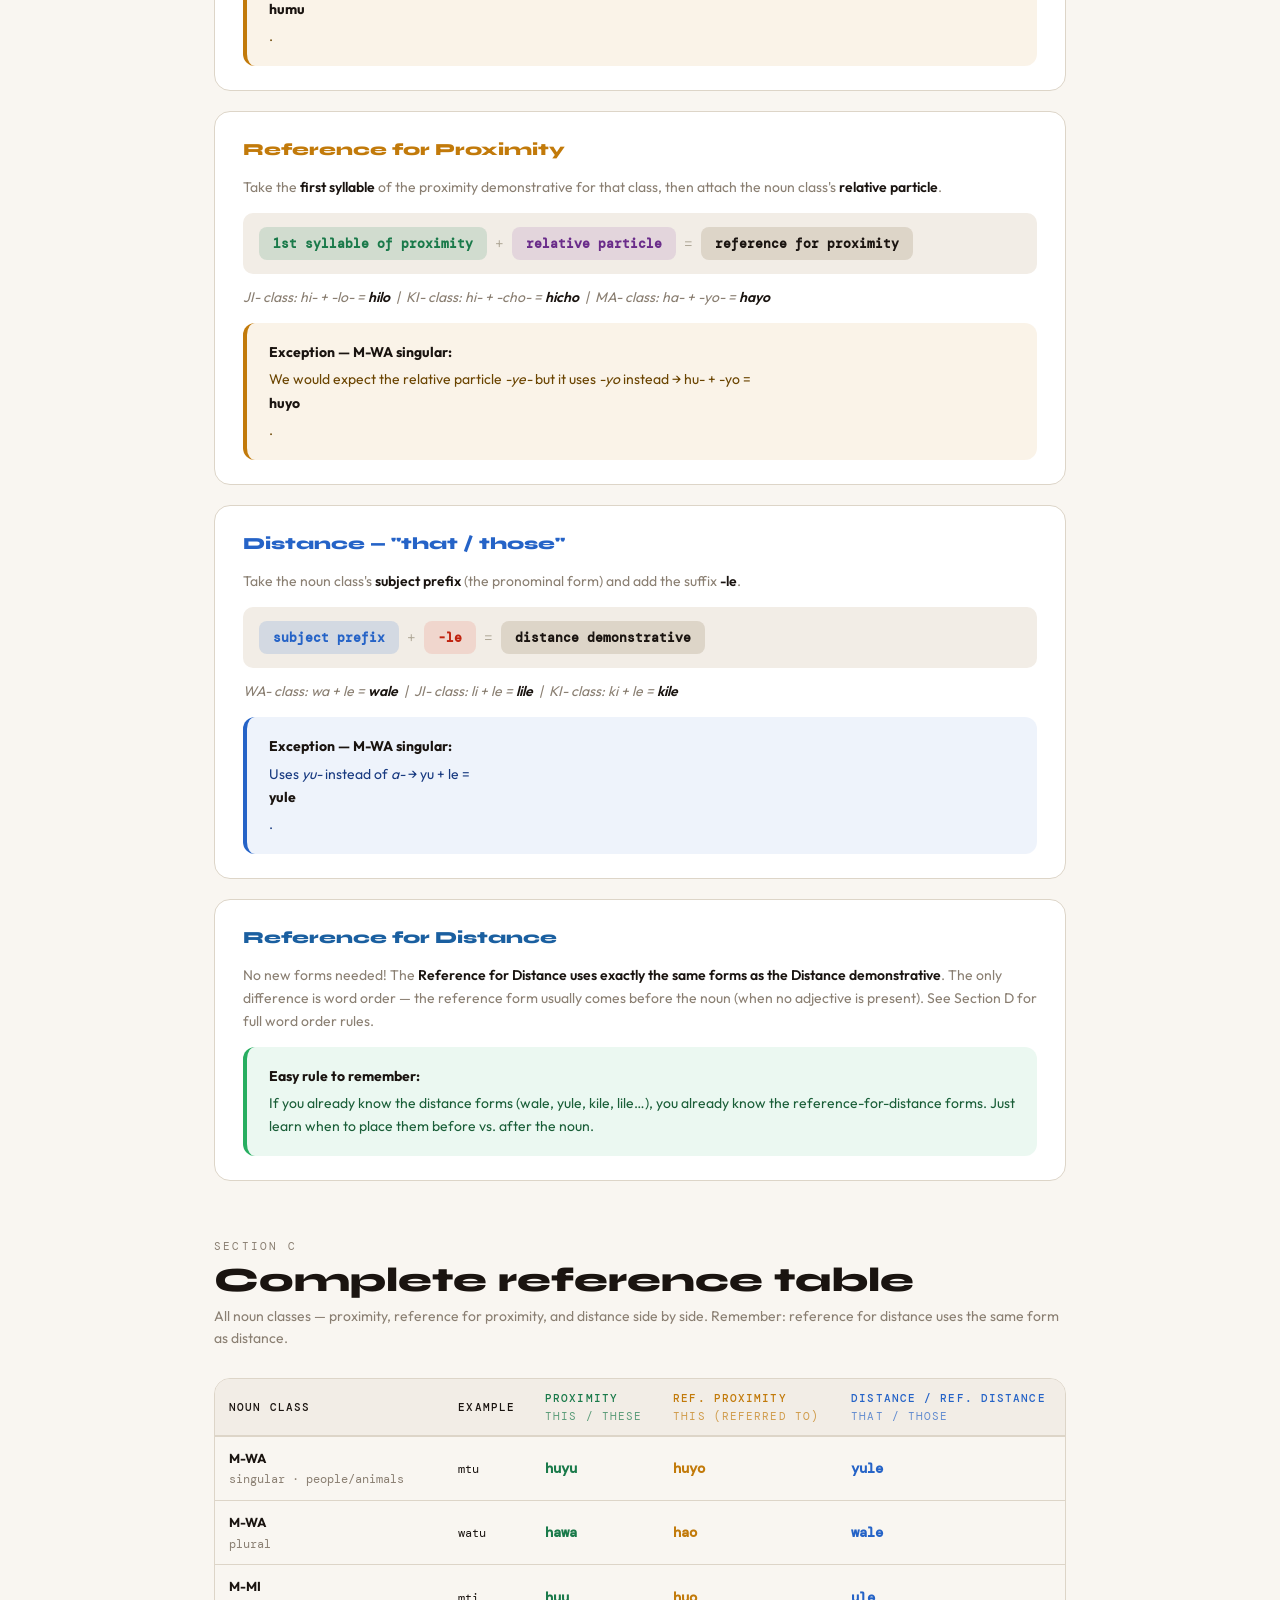
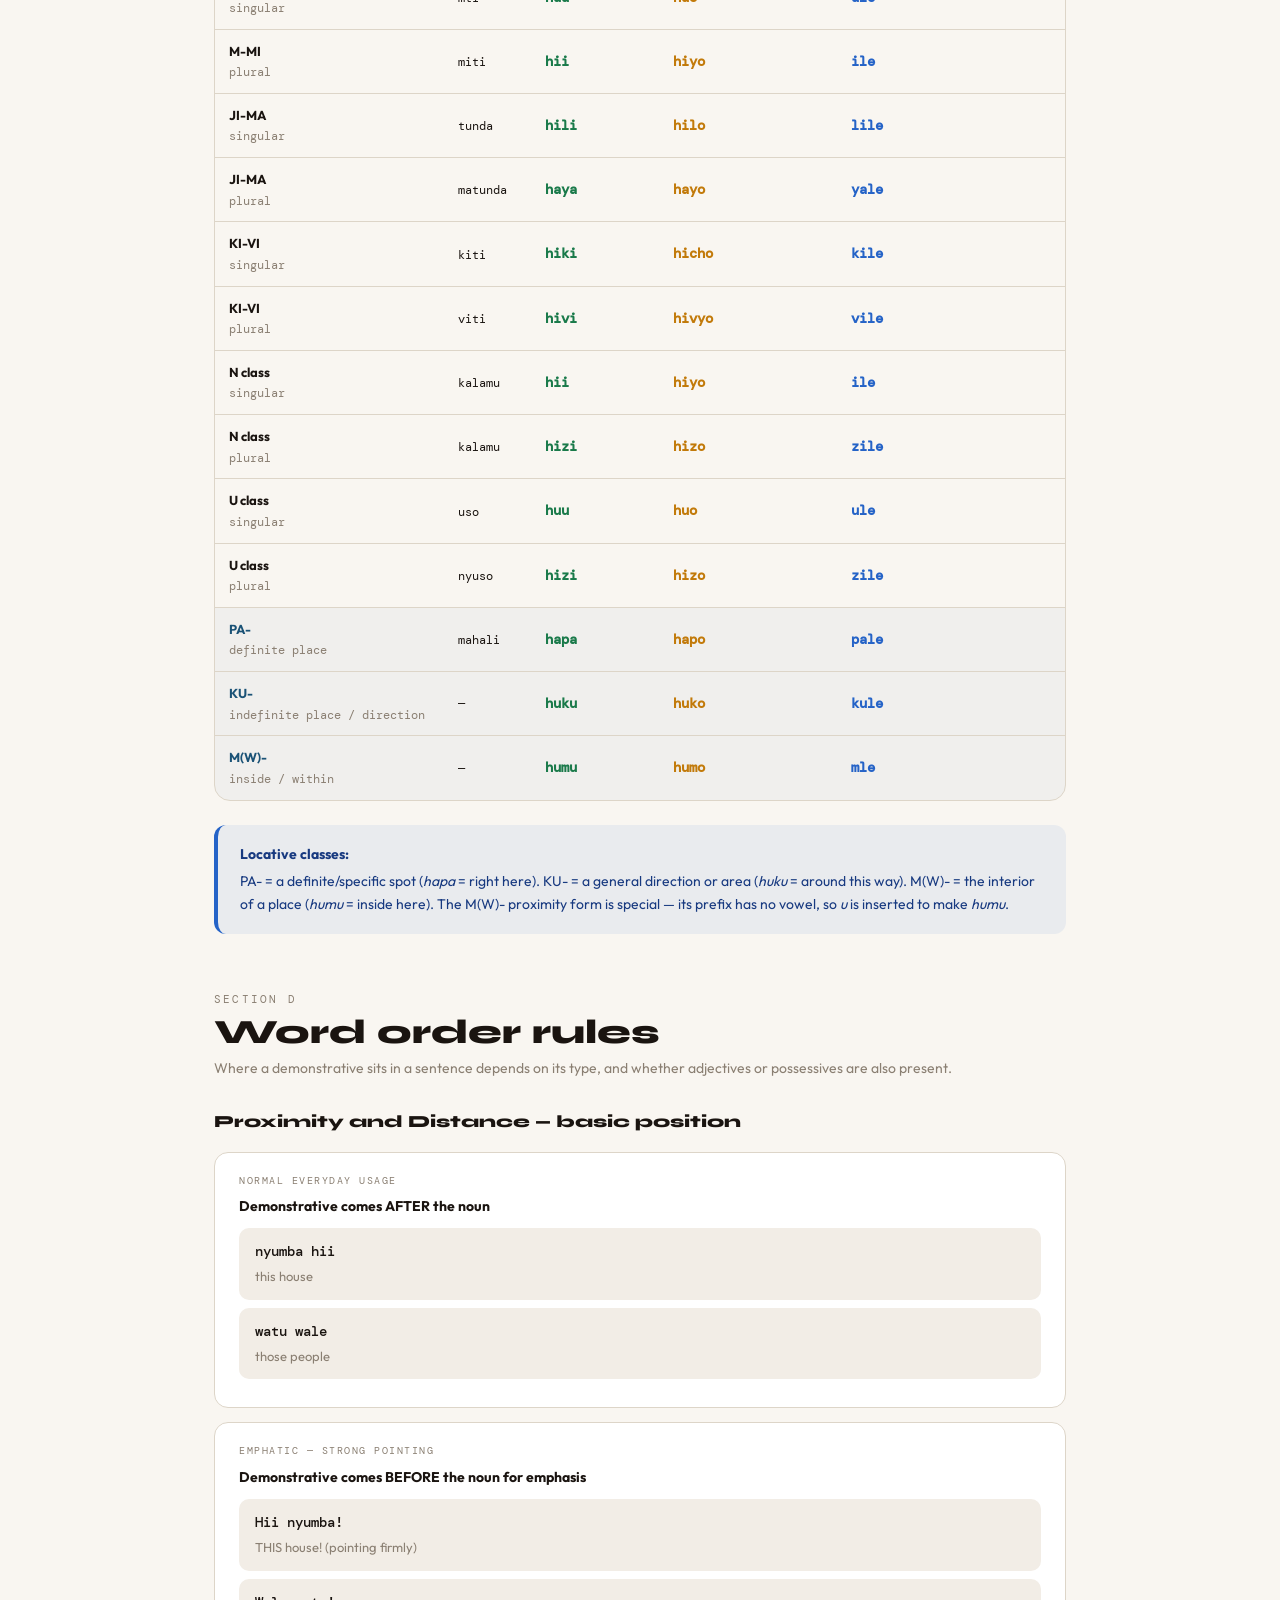
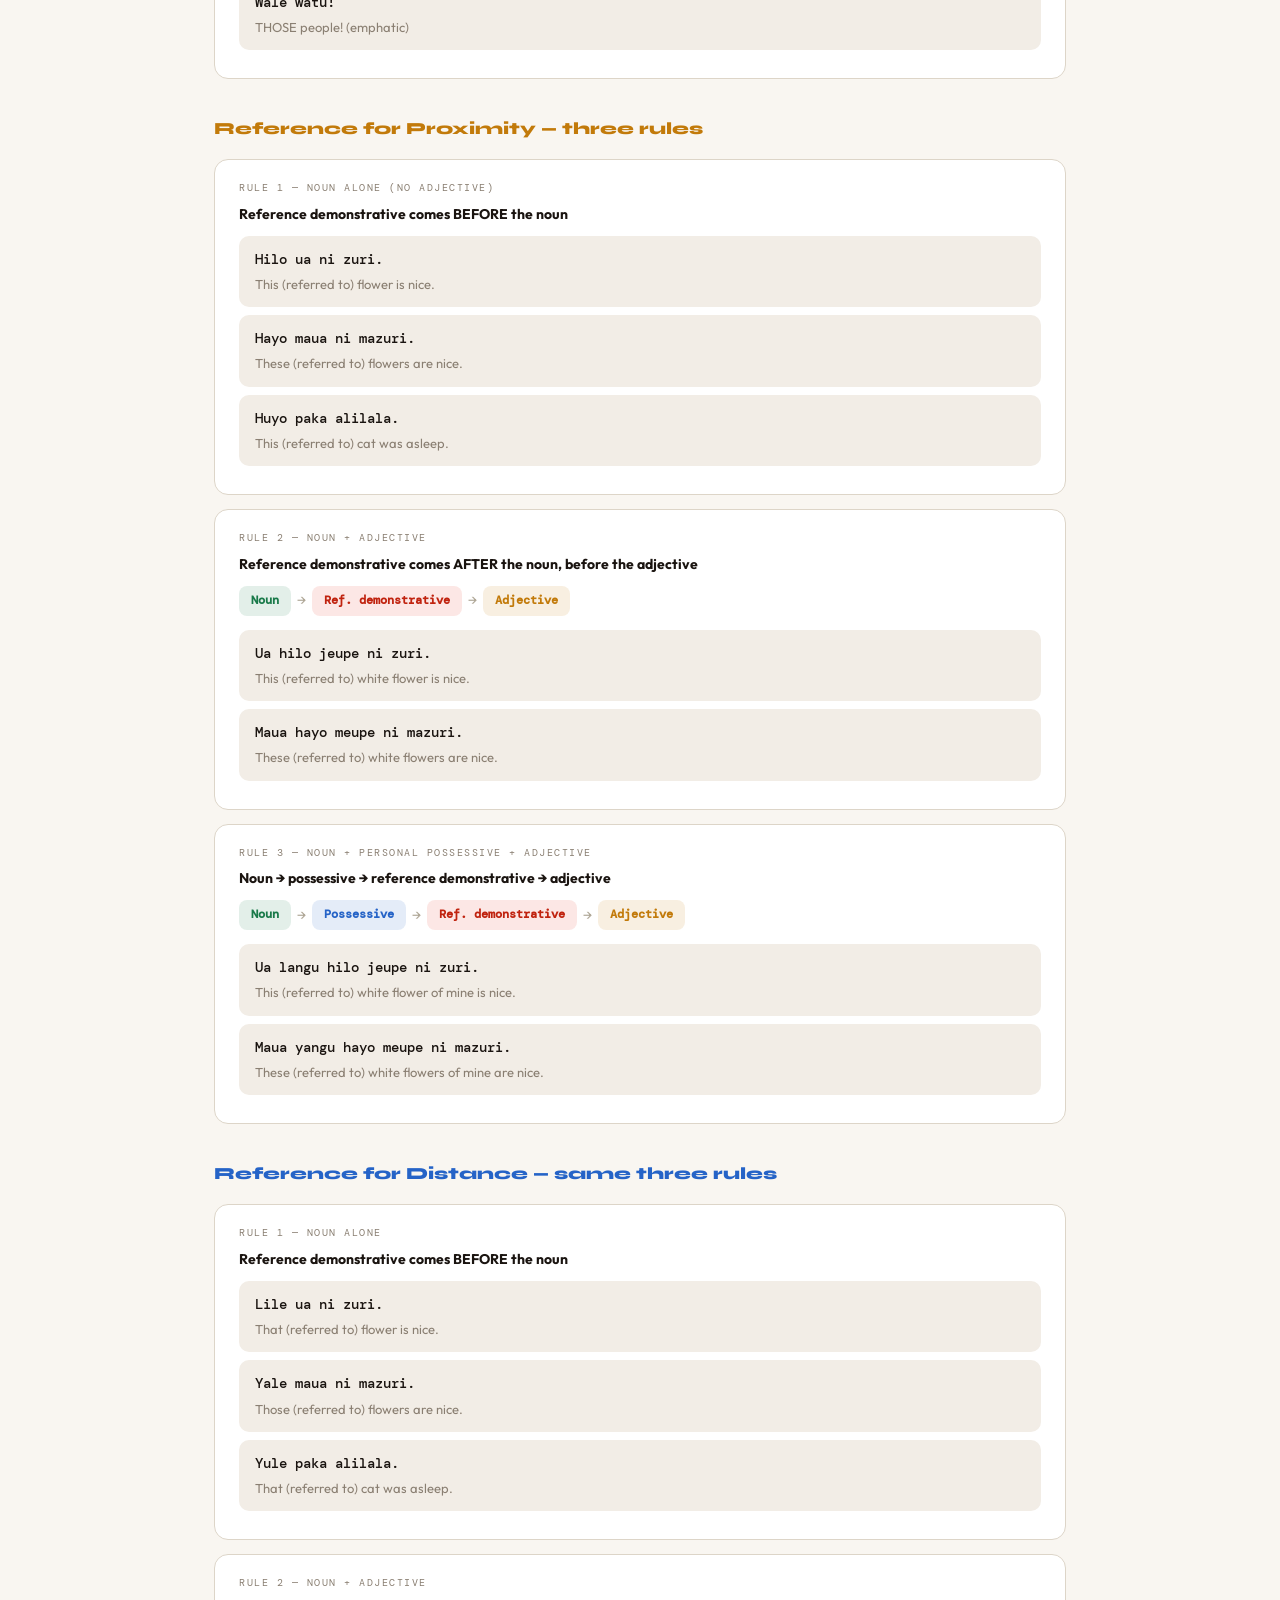
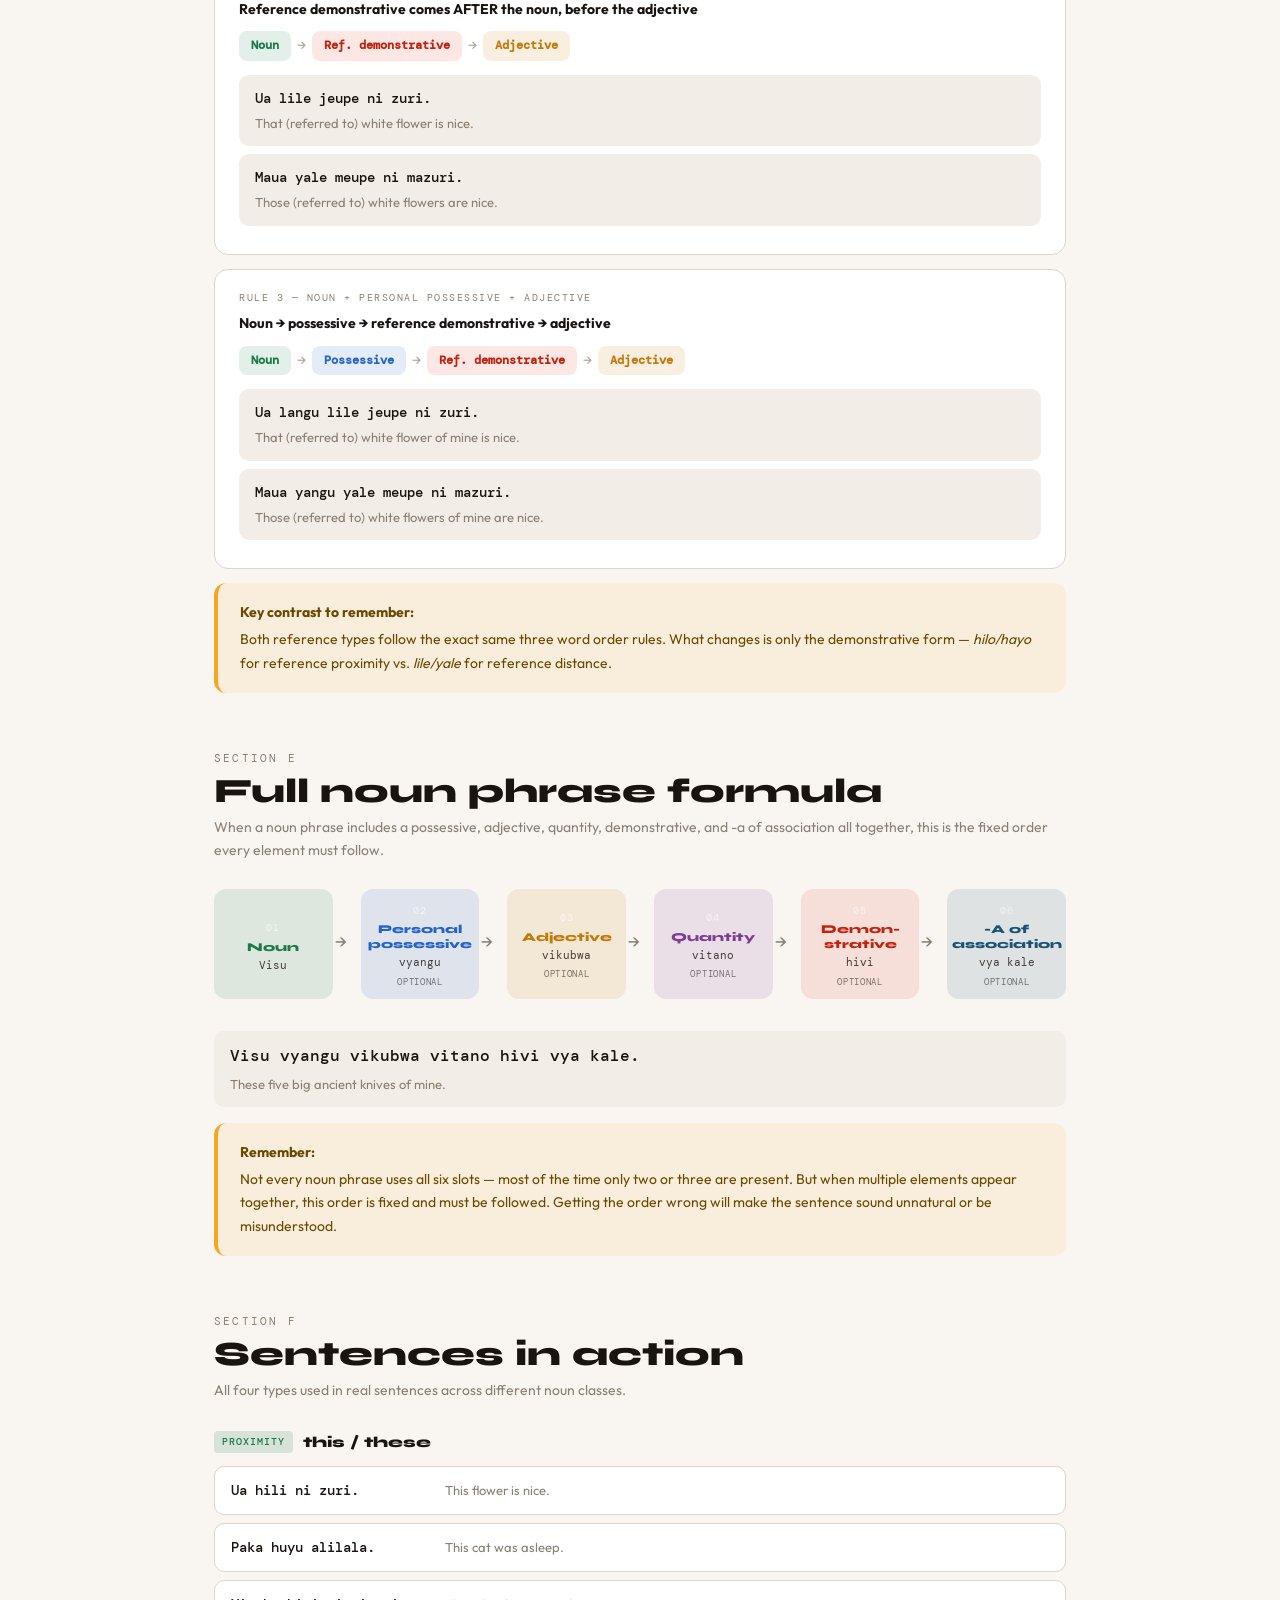
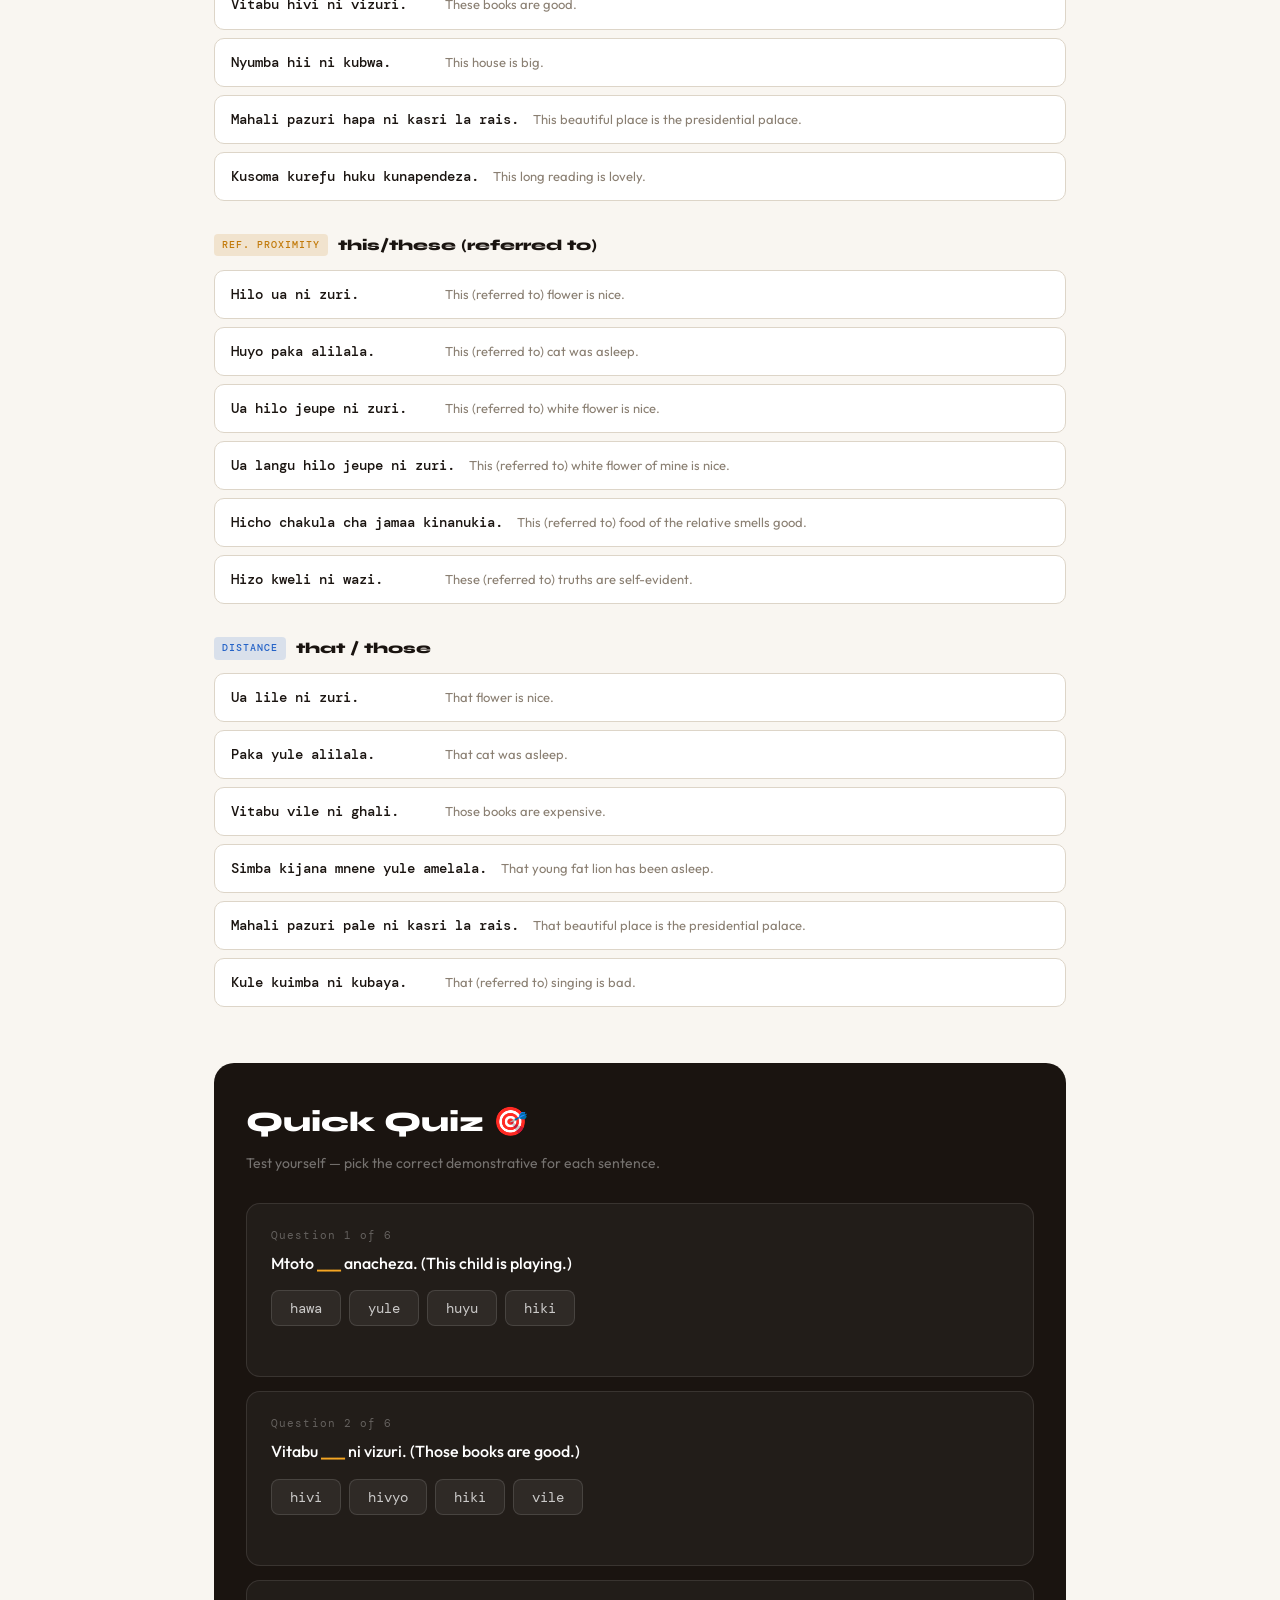
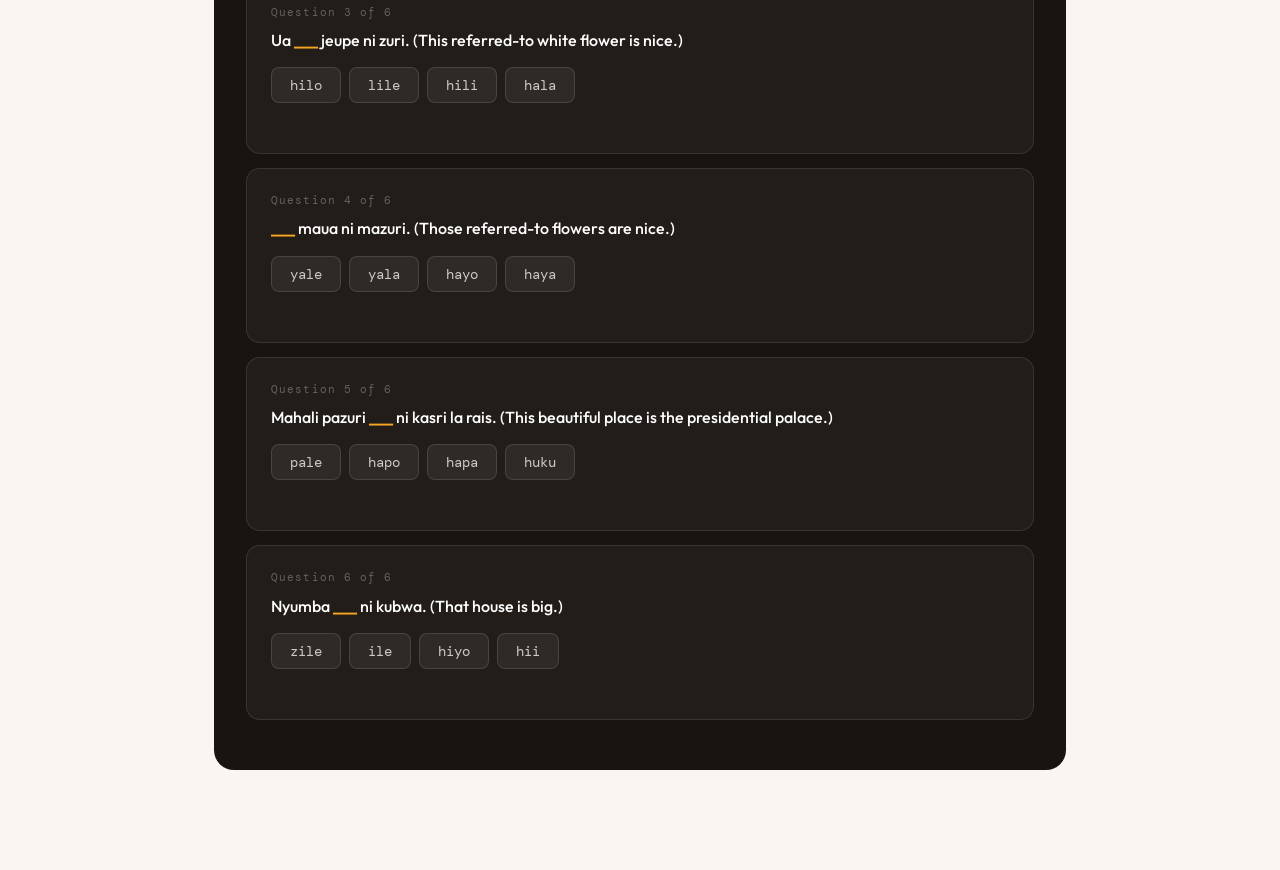
==== commit ba8fabd4: "Add demonstrative lesson - week 9" ====
--- a/lessons/swahili_demonstratives.html
+++ b/lessons/swahili_demonstratives.html
@@ -512,7 +512,7 @@
 <body>
 
 <header>
-  <div class="h-tag">Grammar · Week 8</div>
+  <div class="h-tag">Grammar · Week 9</div>
   <h1>Demonstra&shy;<span class="gold">tives</span></h1>
   <p>Vivumishi Viashiria — pointing to what's near, far, or already known</p>
 </header>
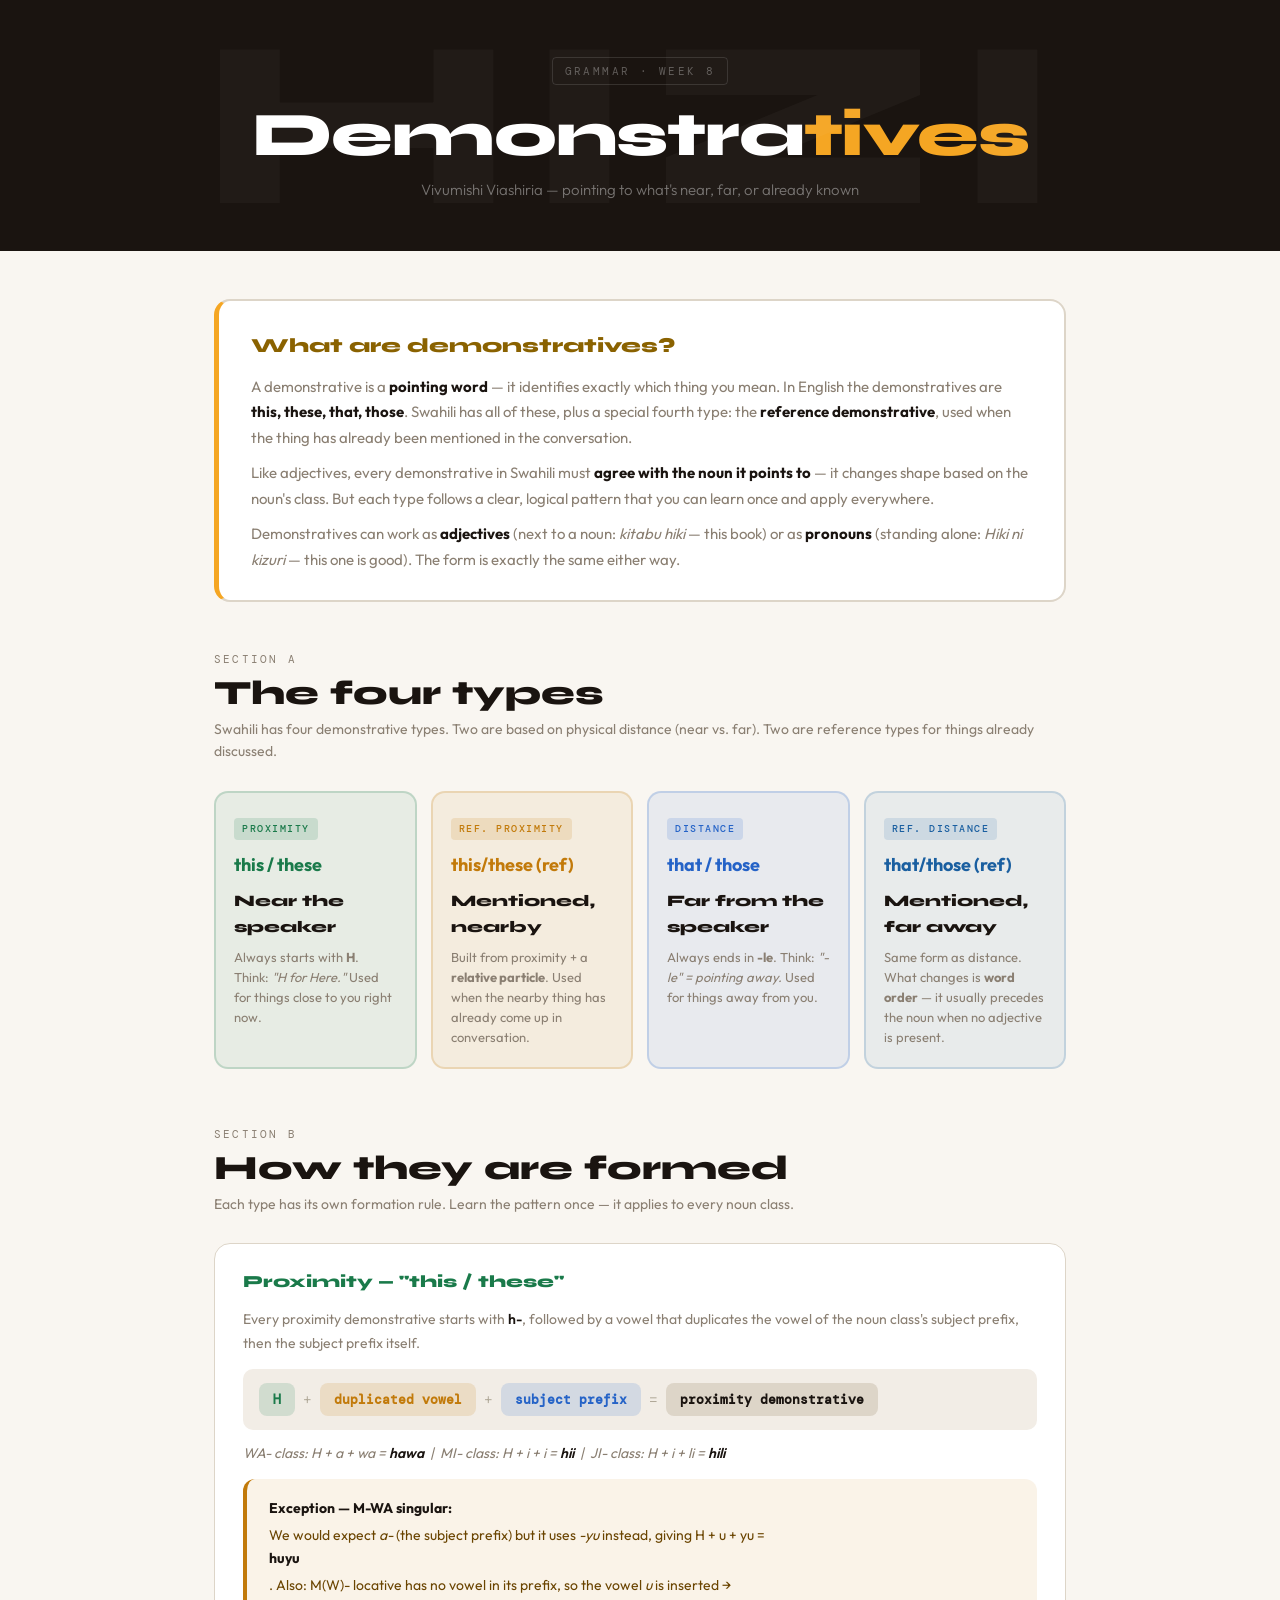
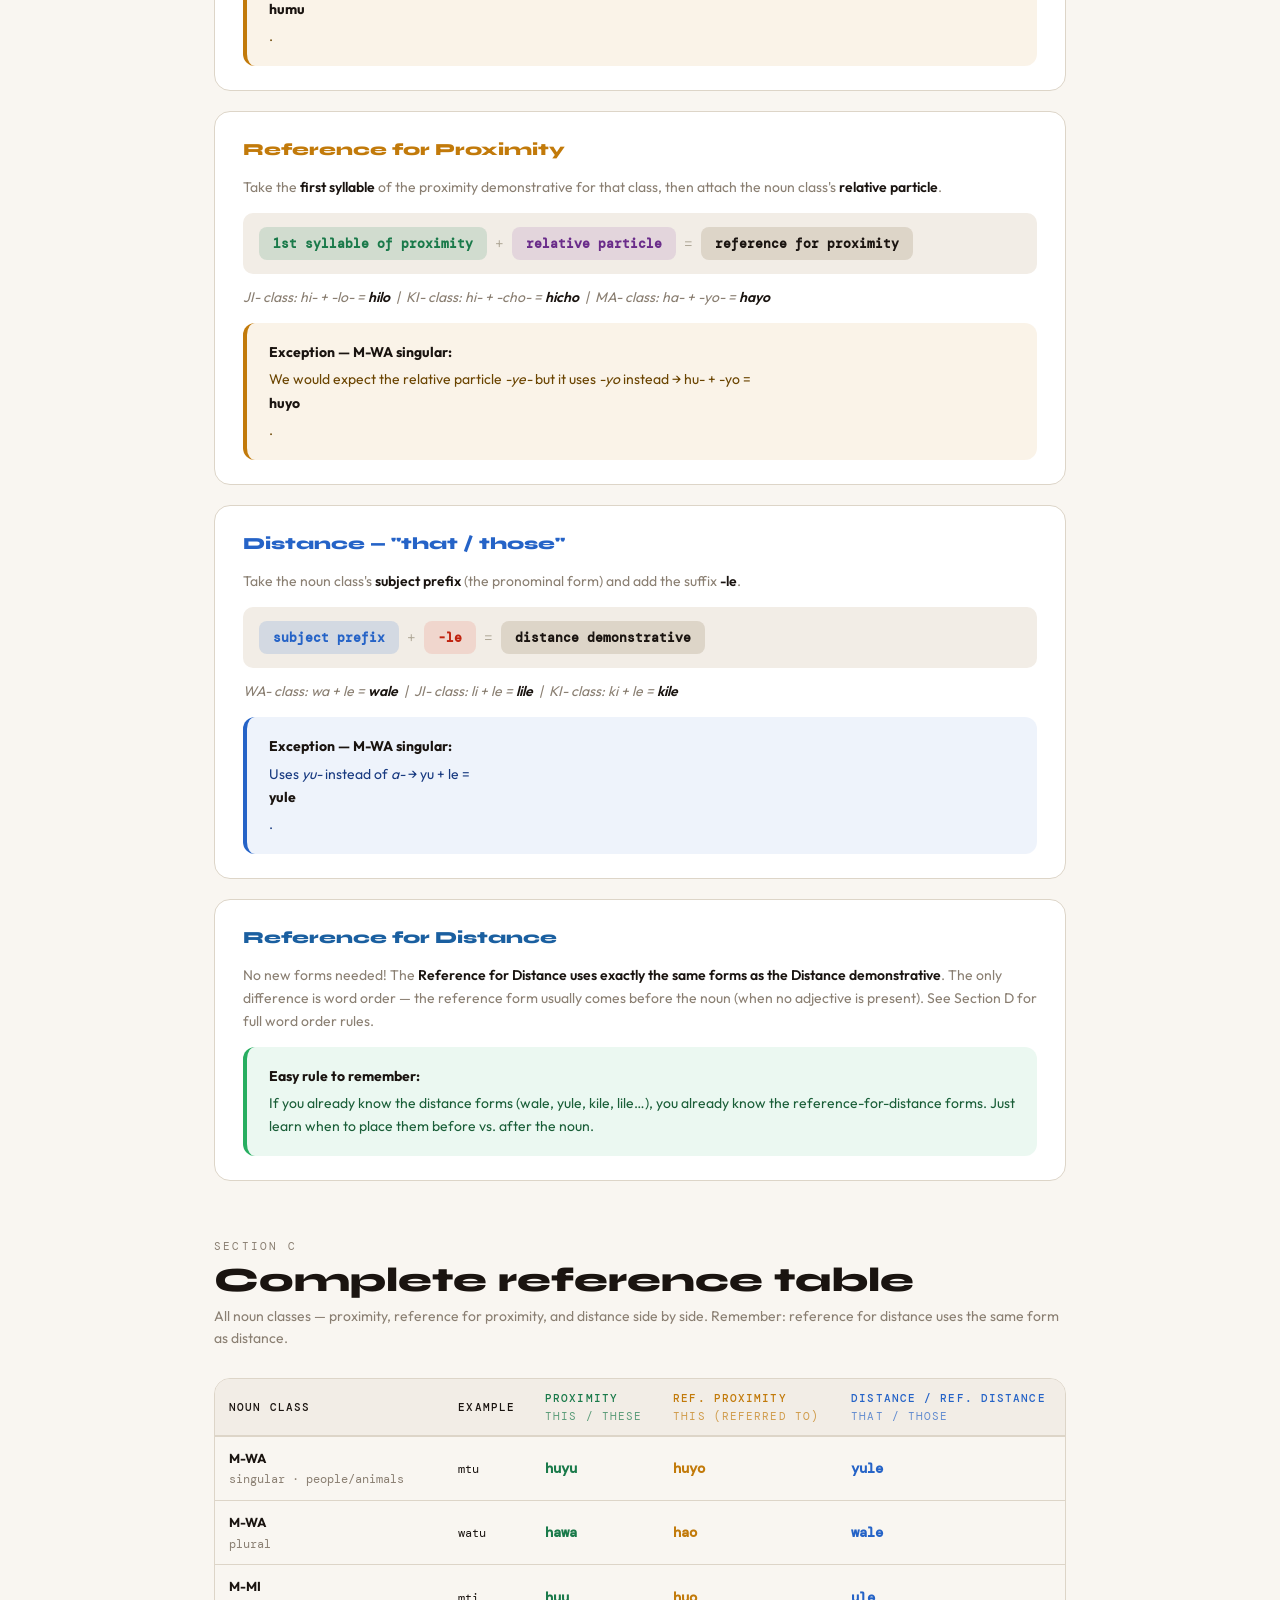
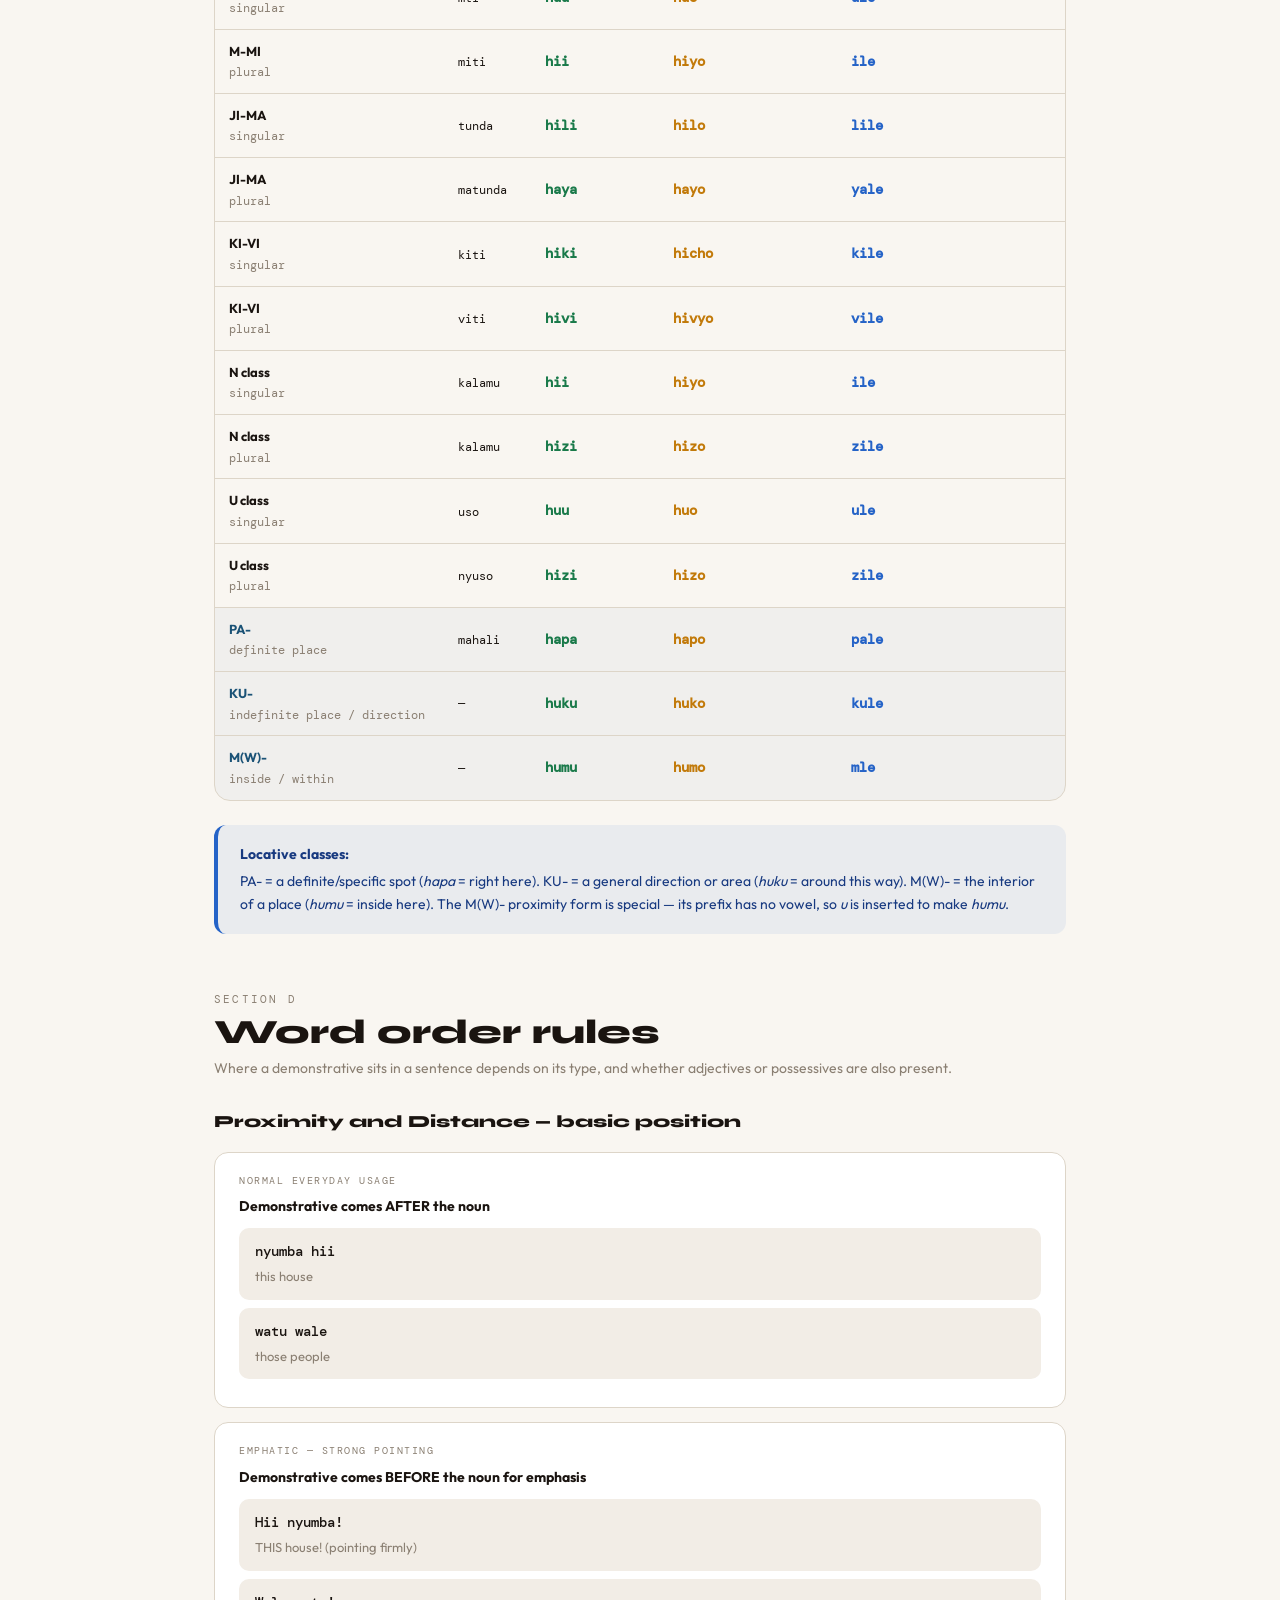
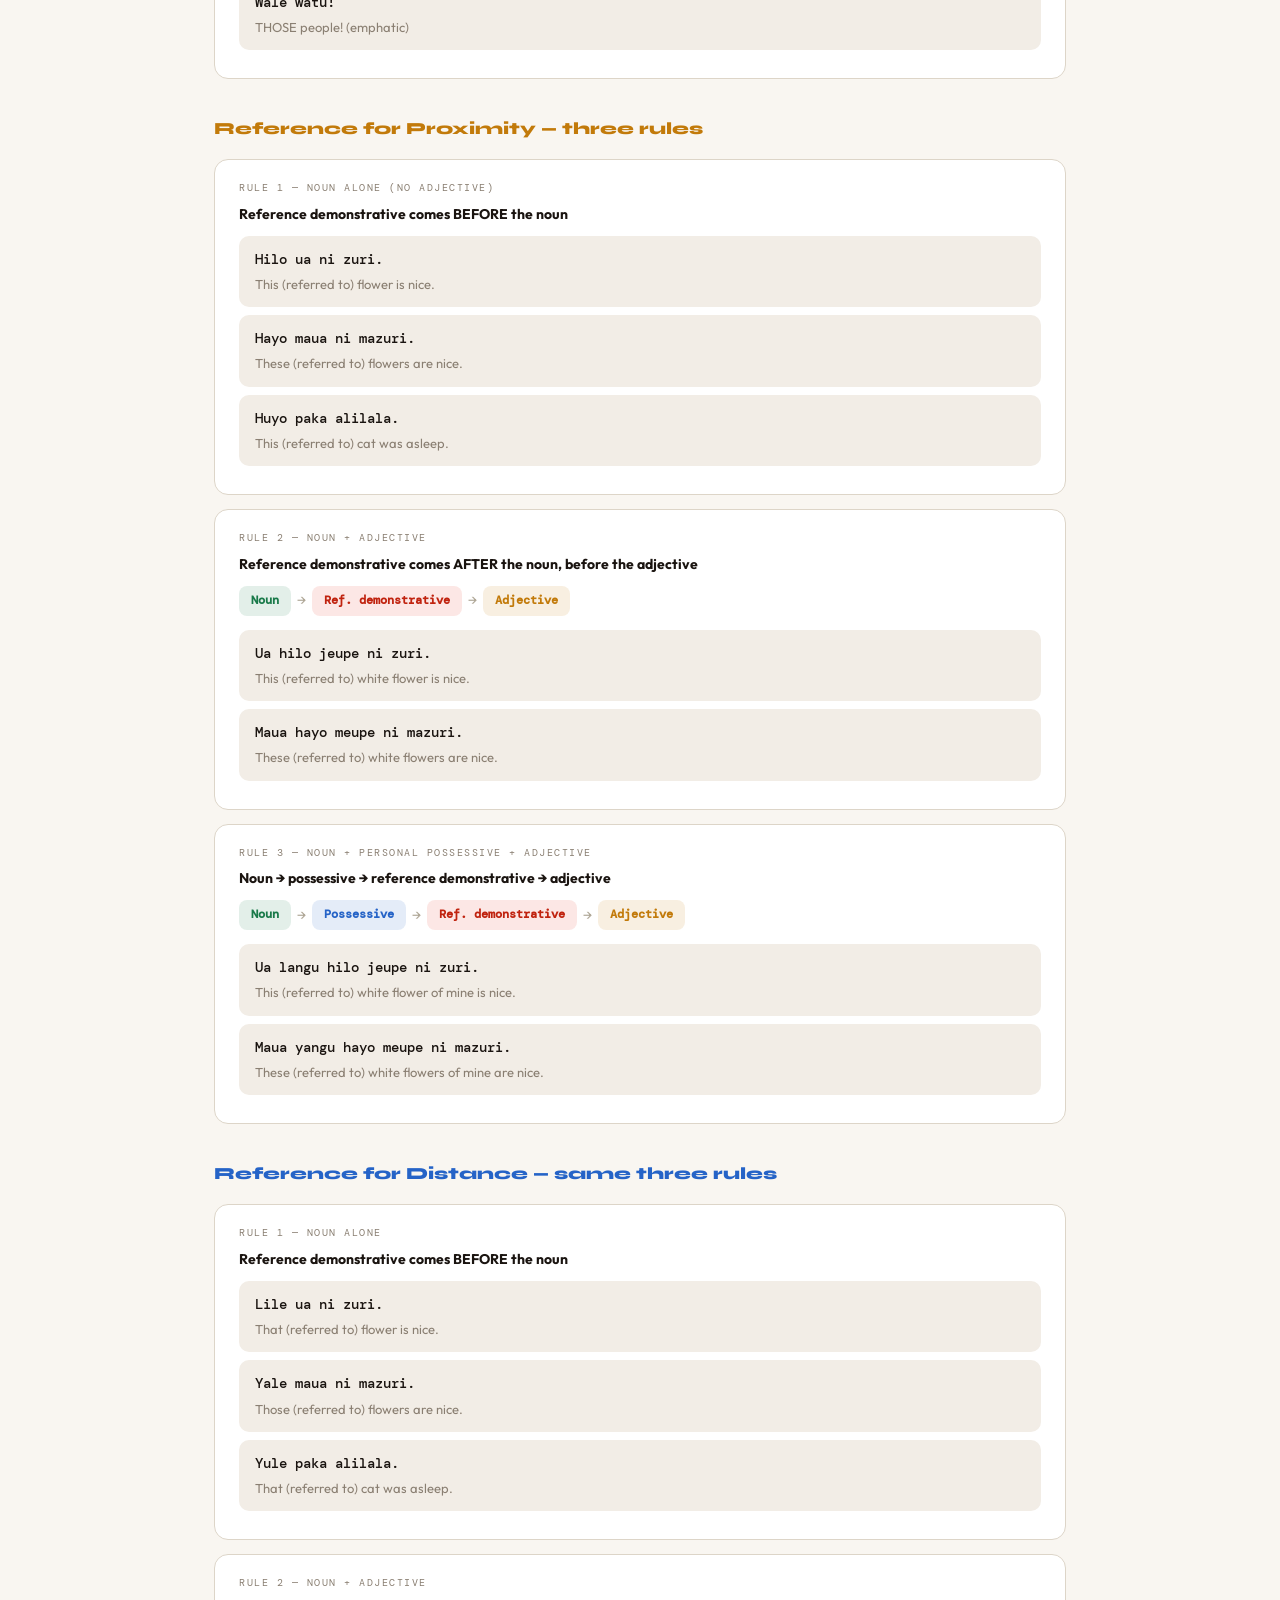
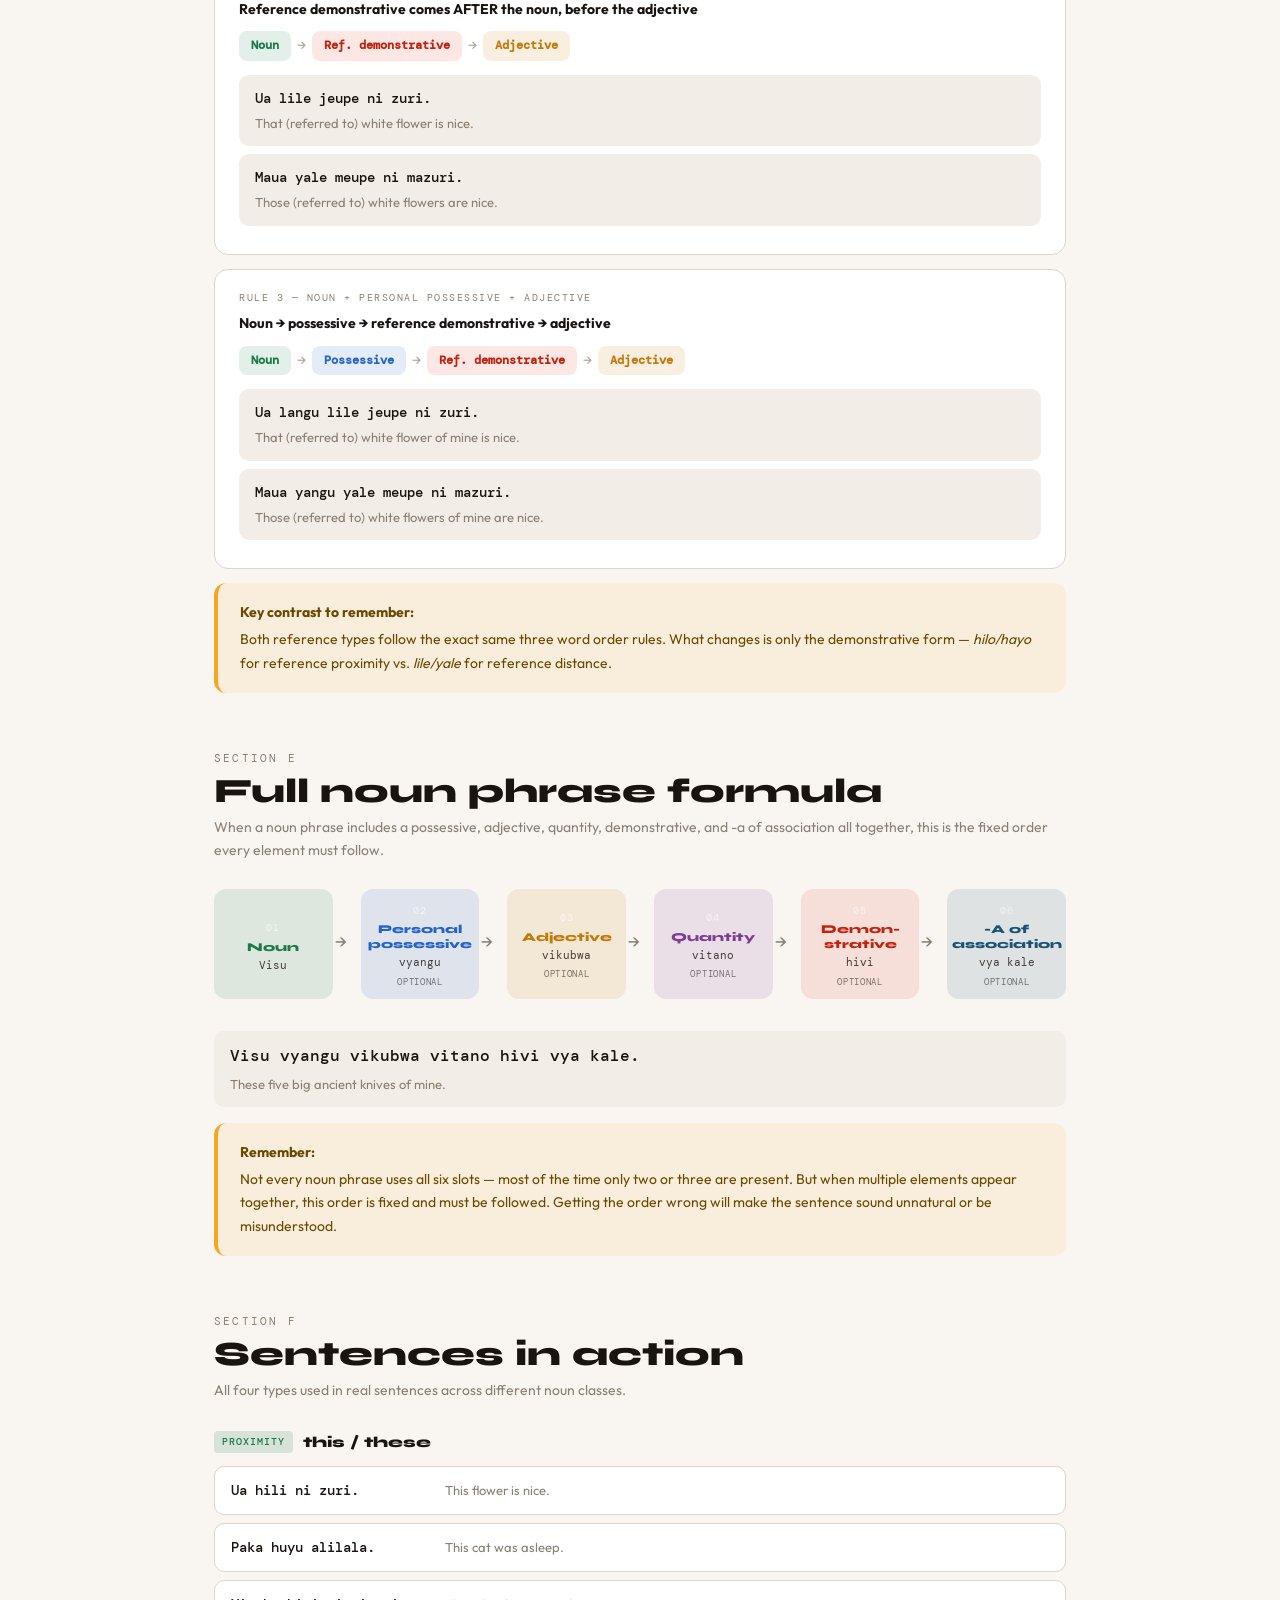
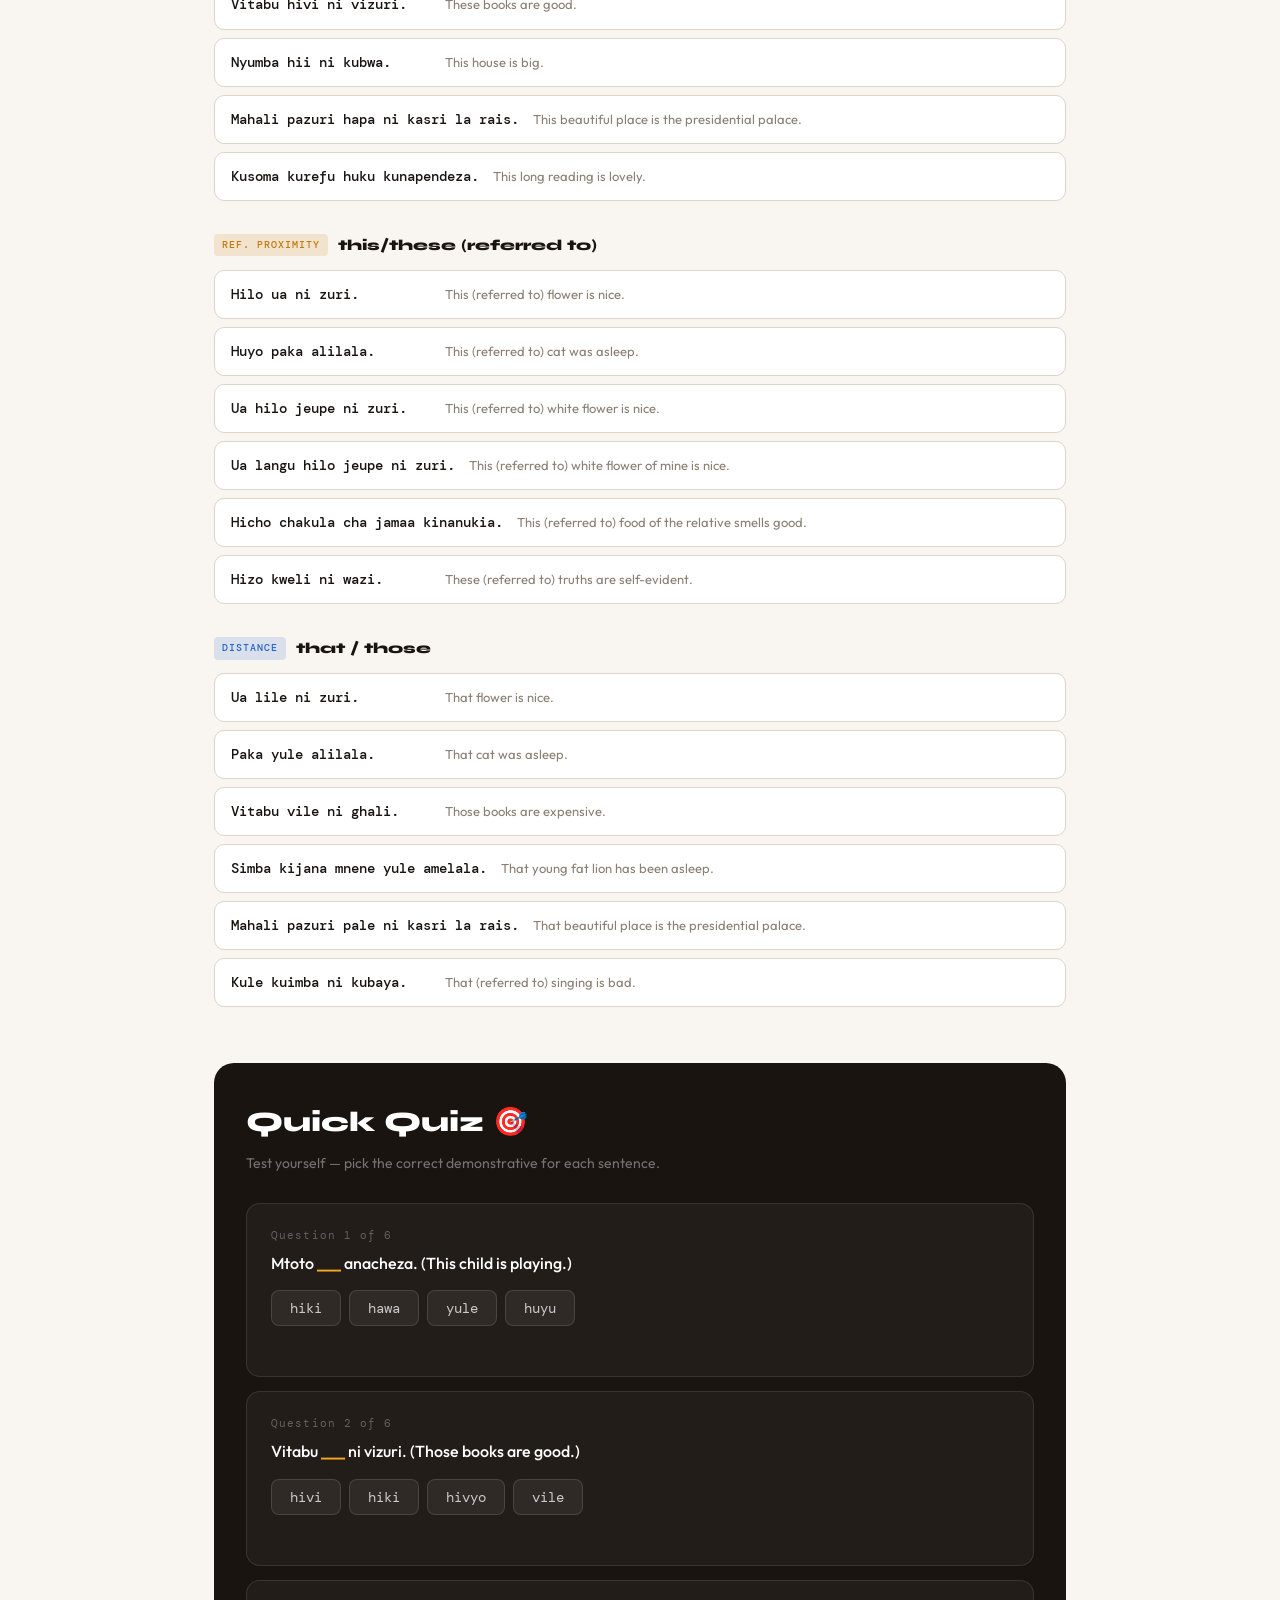
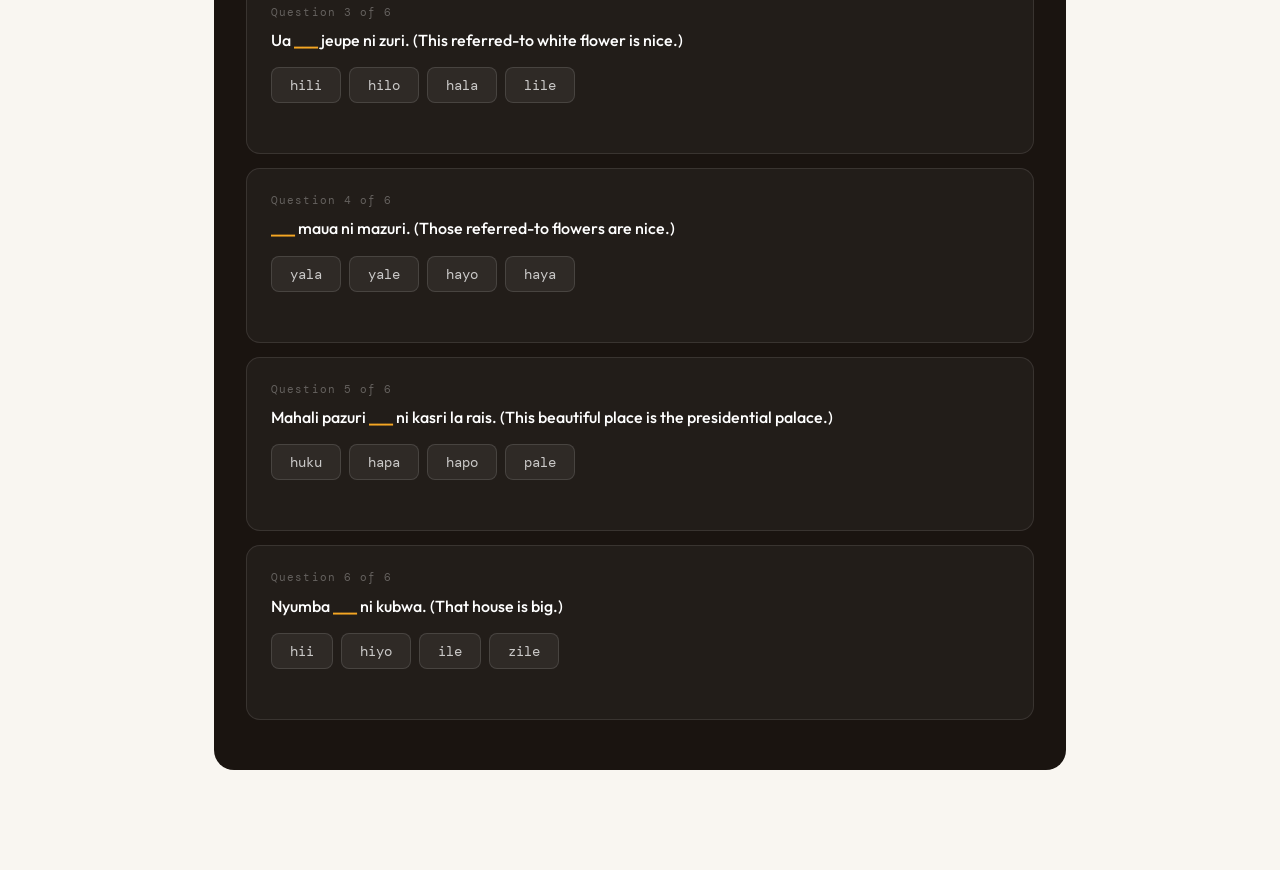
==== commit 14e5a9a7: "added: lessons/swahili_demonstratives.html modified: js/main.js" ====
--- a/lessons/swahili_demonstratives.html
+++ b/lessons/swahili_demonstratives.html
@@ -512,7 +512,7 @@
 <body>
 
 <header>
-  <div class="h-tag">Grammar · Week 9</div>
+  <div class="h-tag">Grammar · Week 8</div>
   <h1>Demonstra&shy;<span class="gold">tives</span></h1>
   <p>Vivumishi Viashiria — pointing to what's near, far, or already known</p>
 </header>
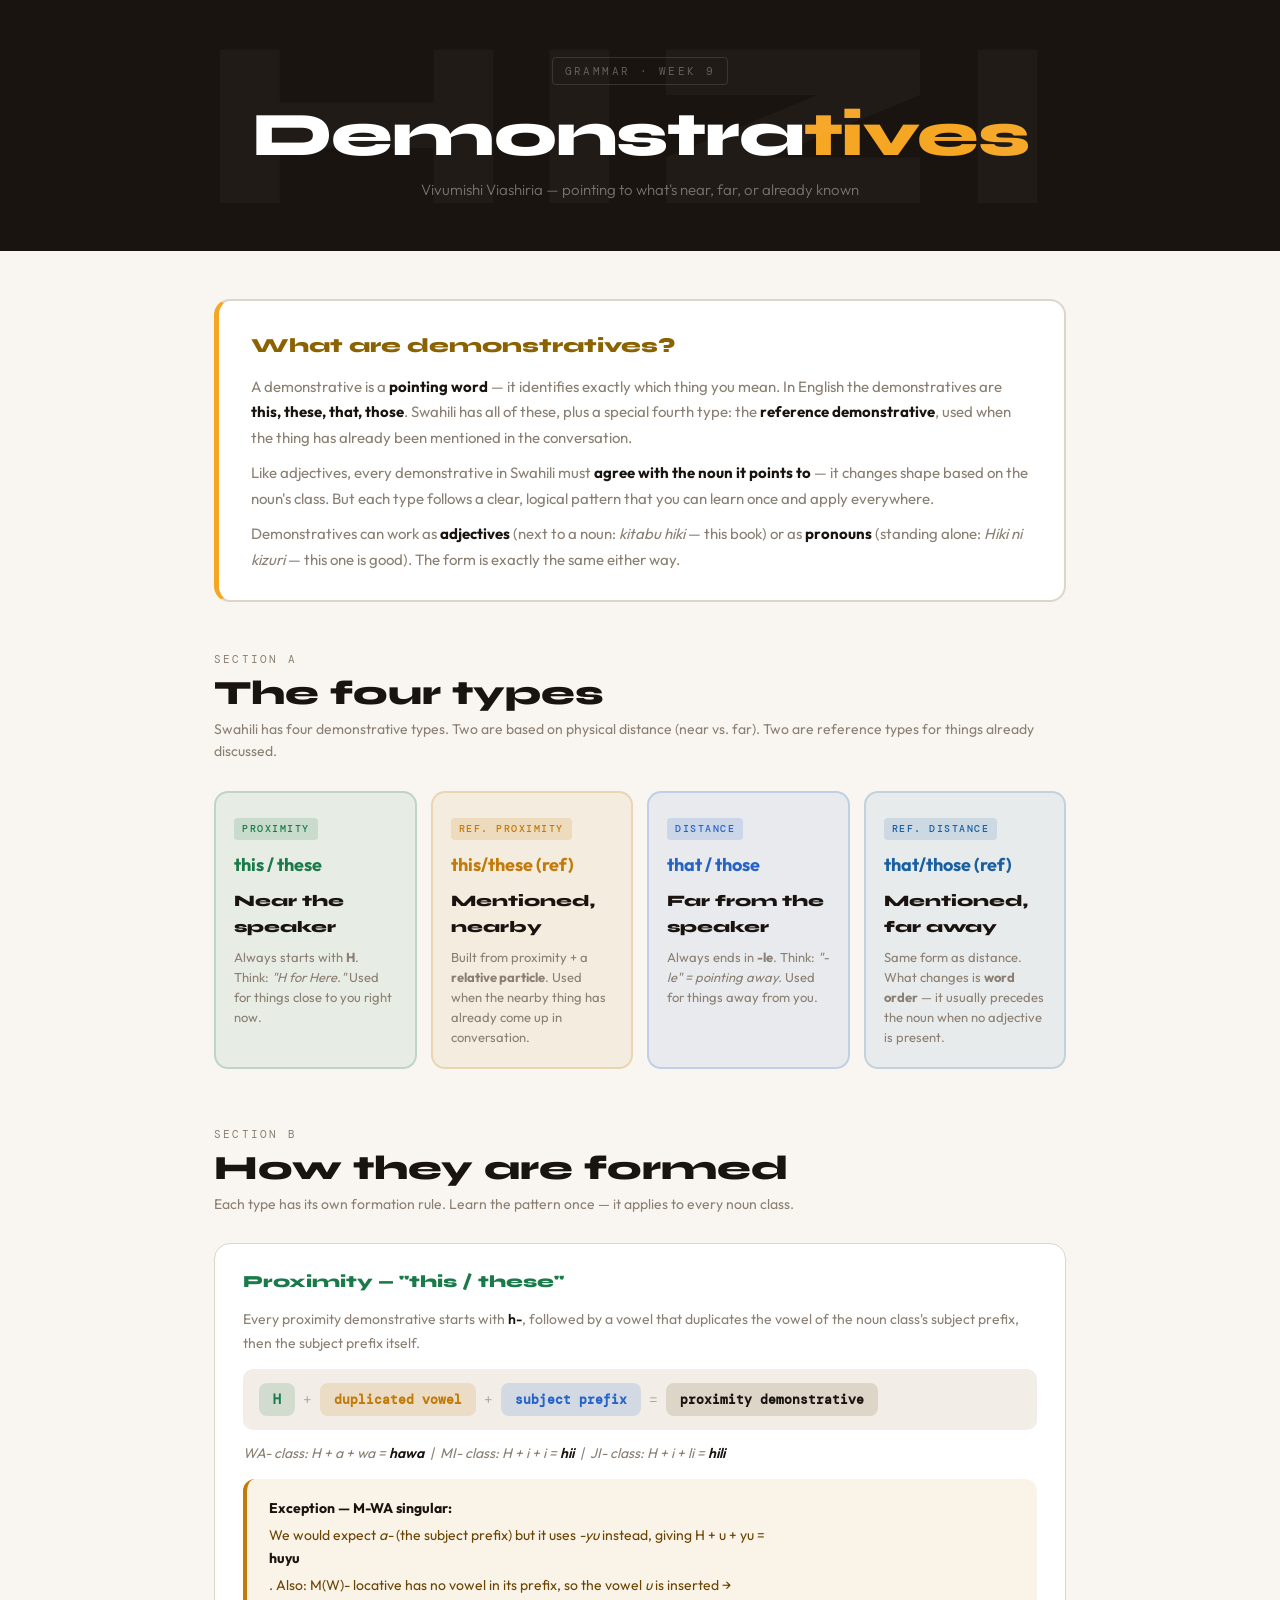
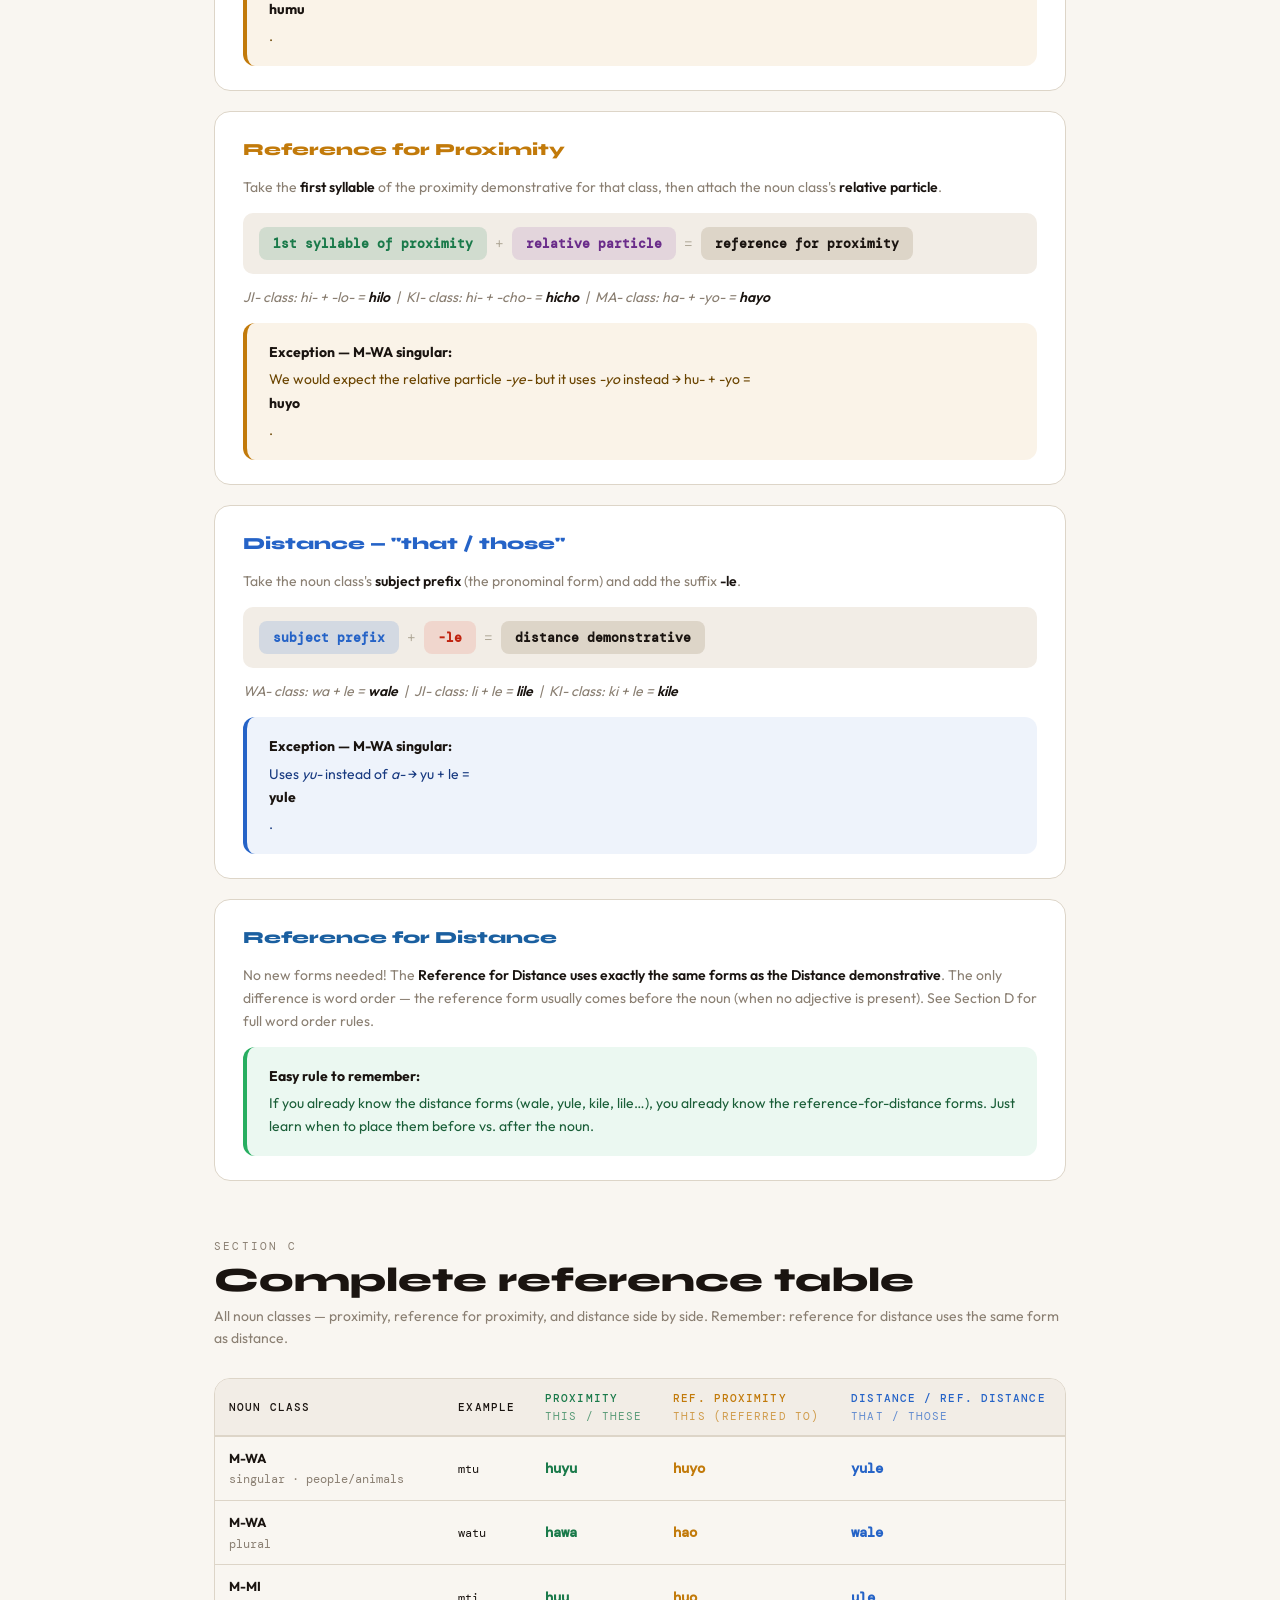
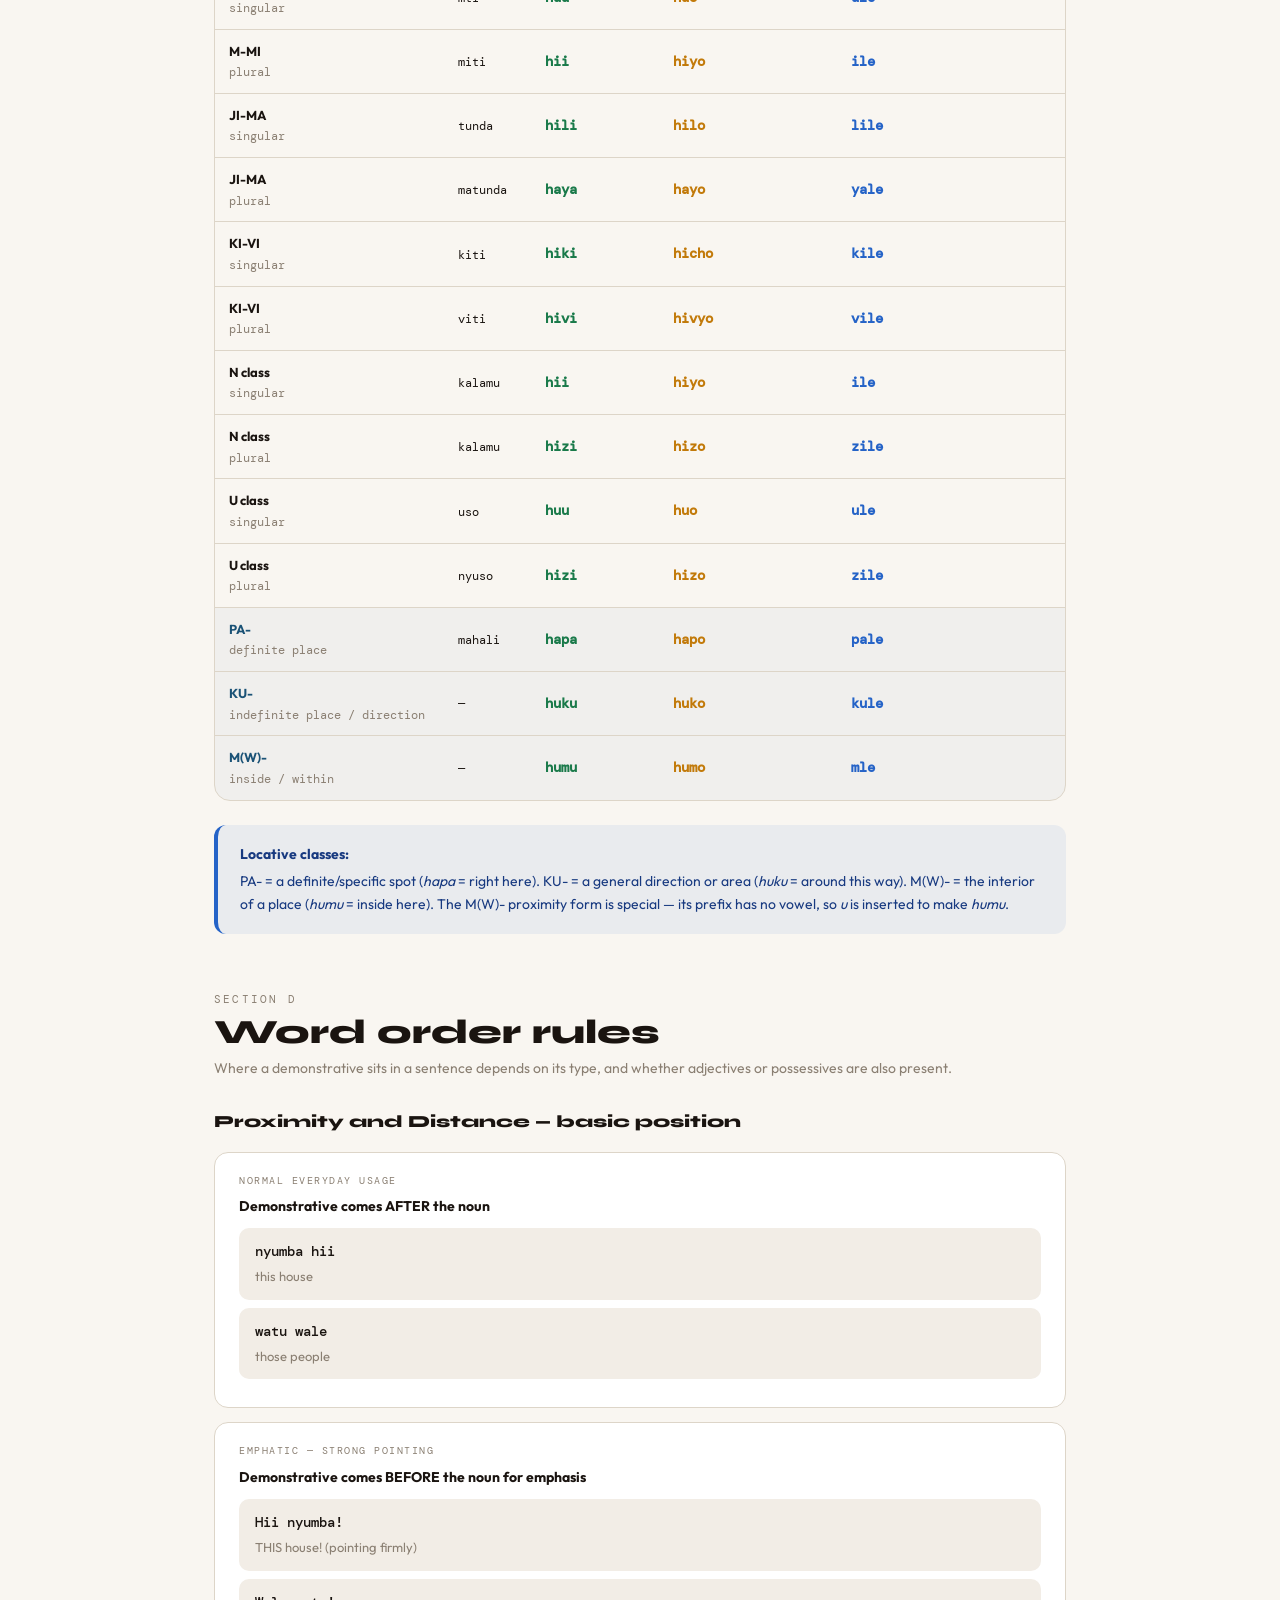
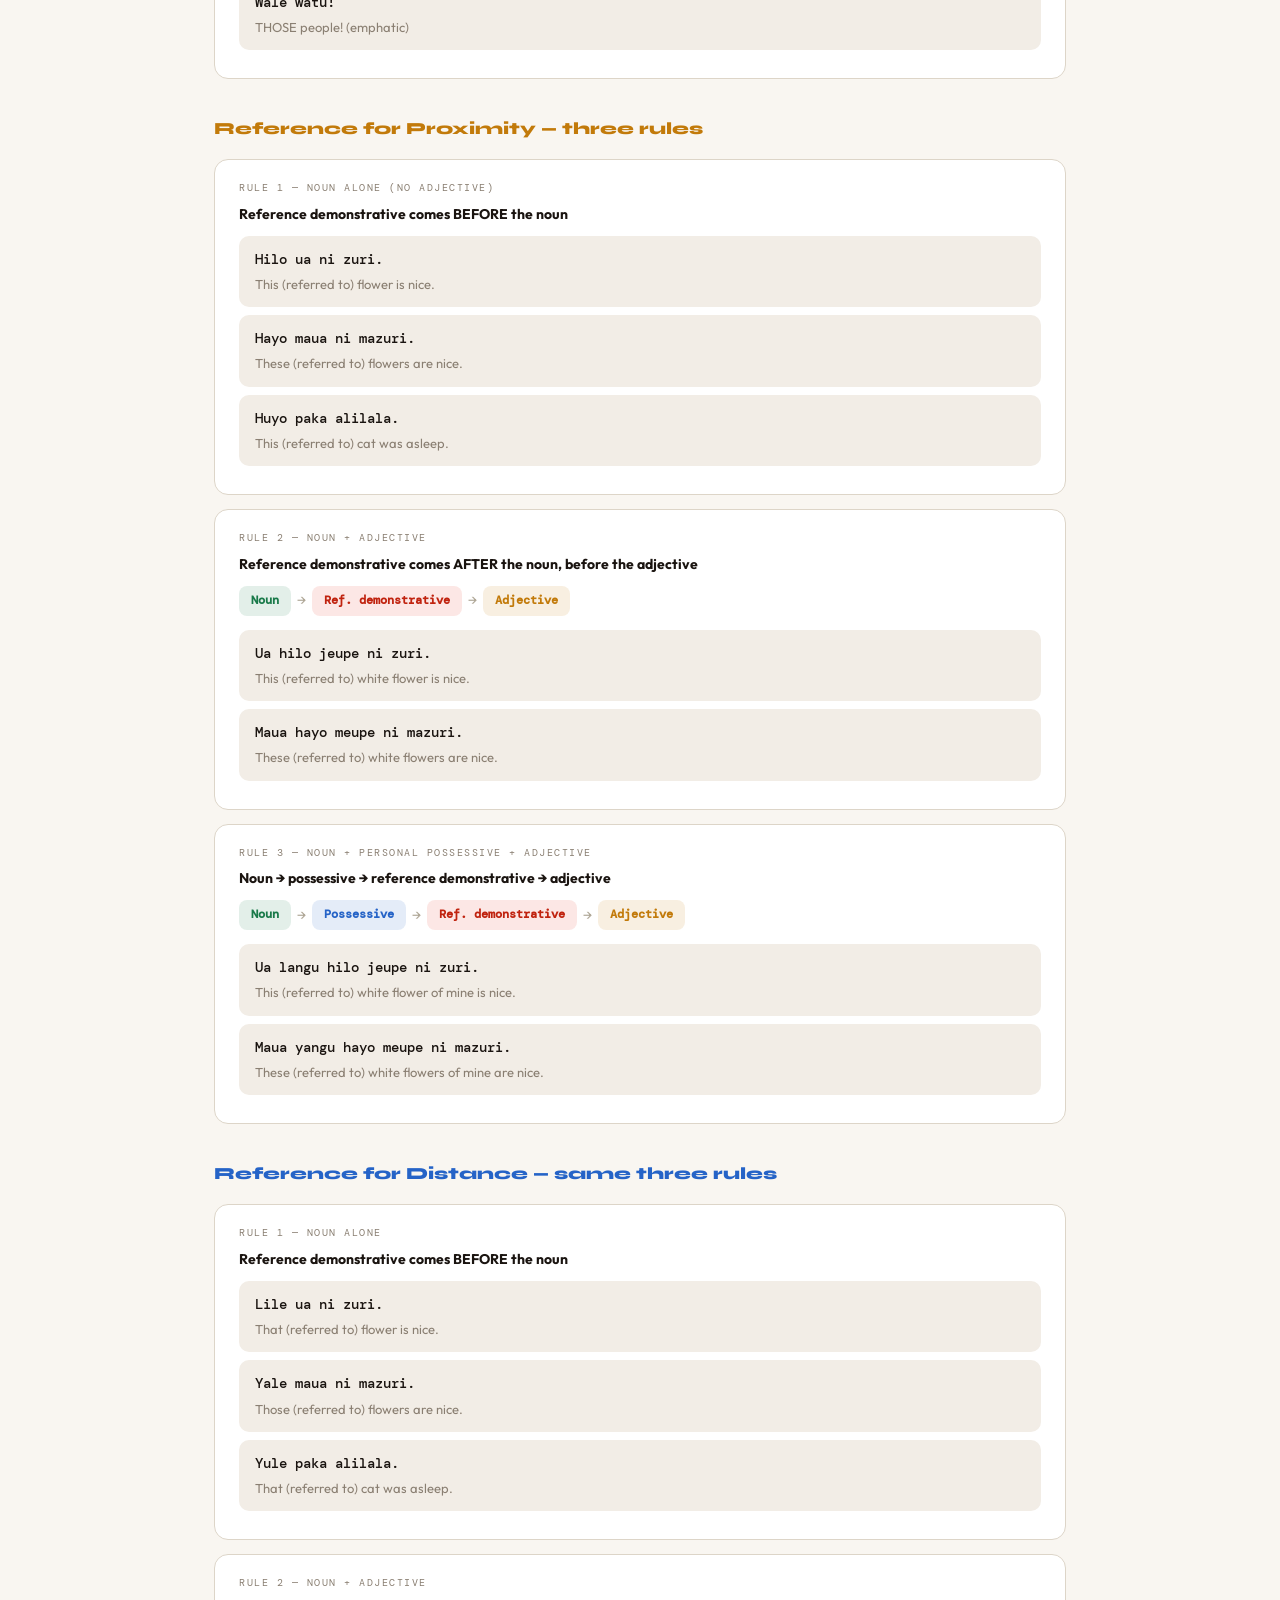
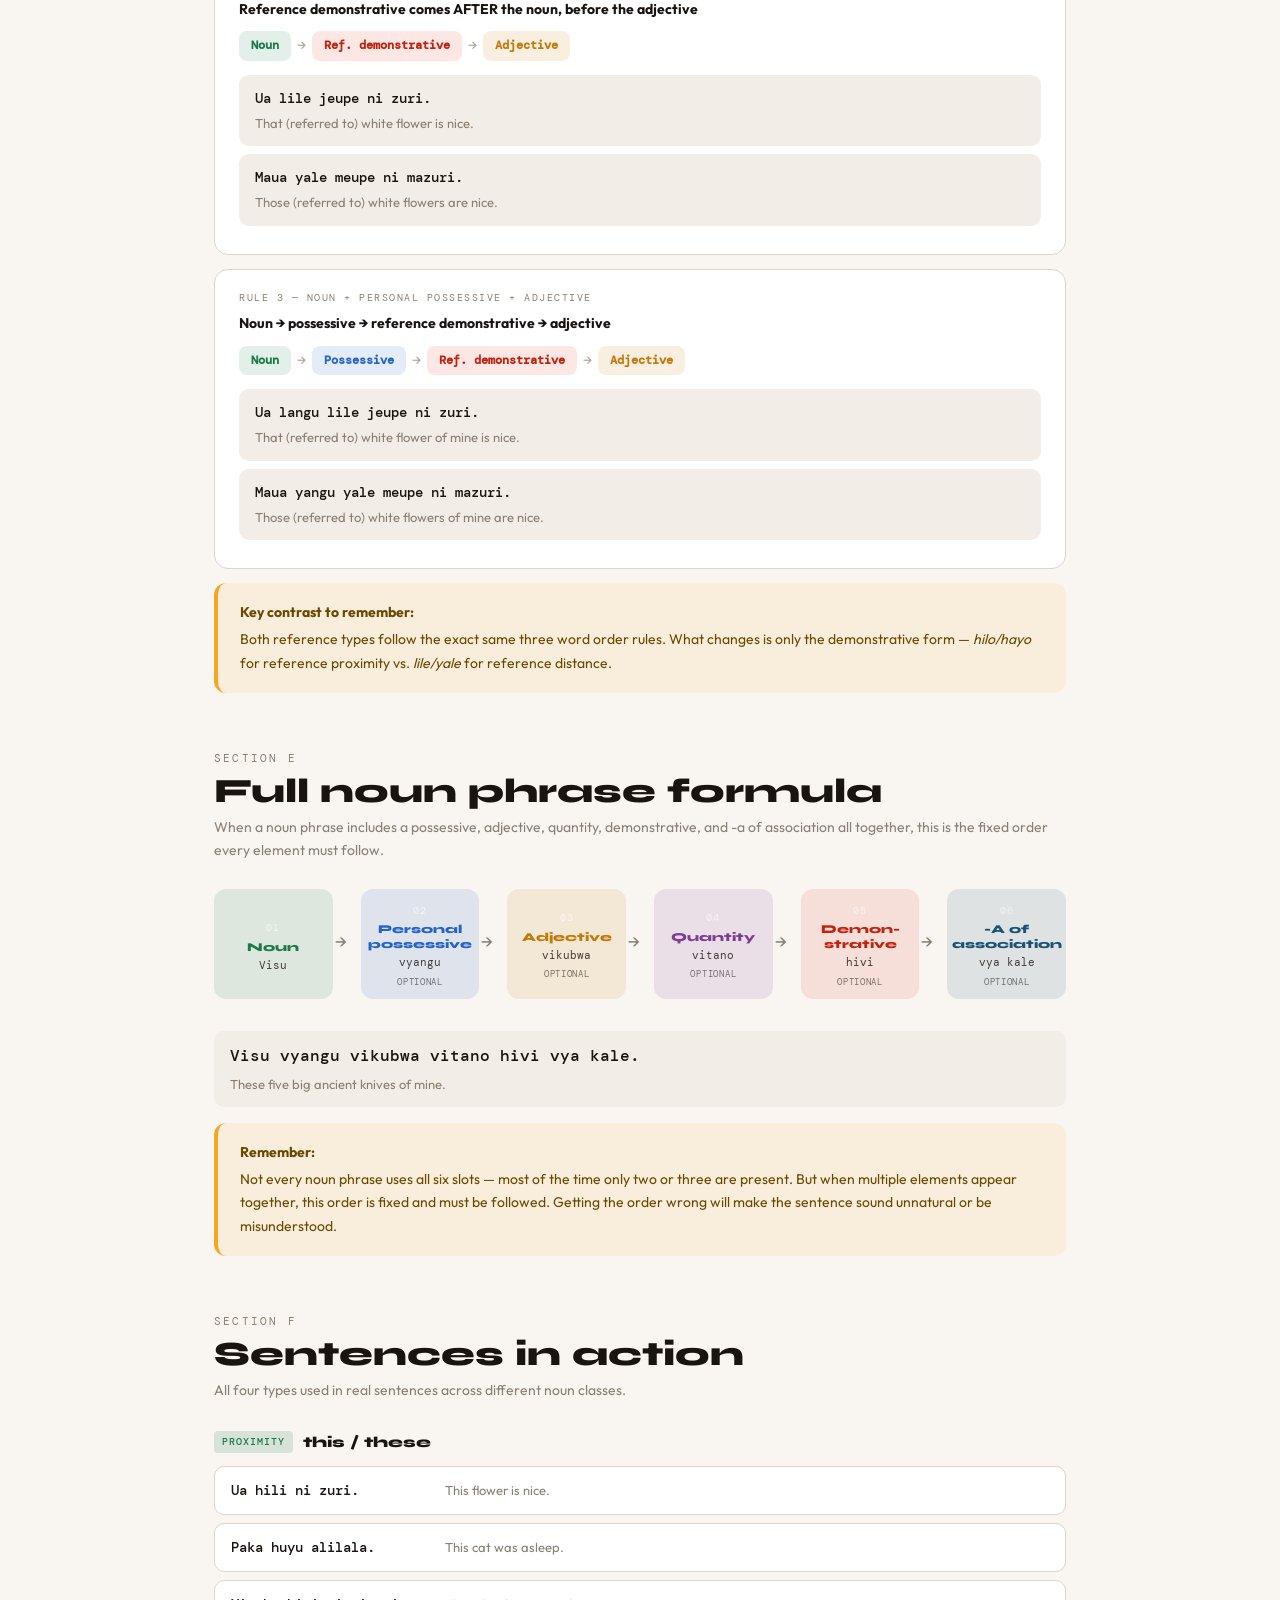
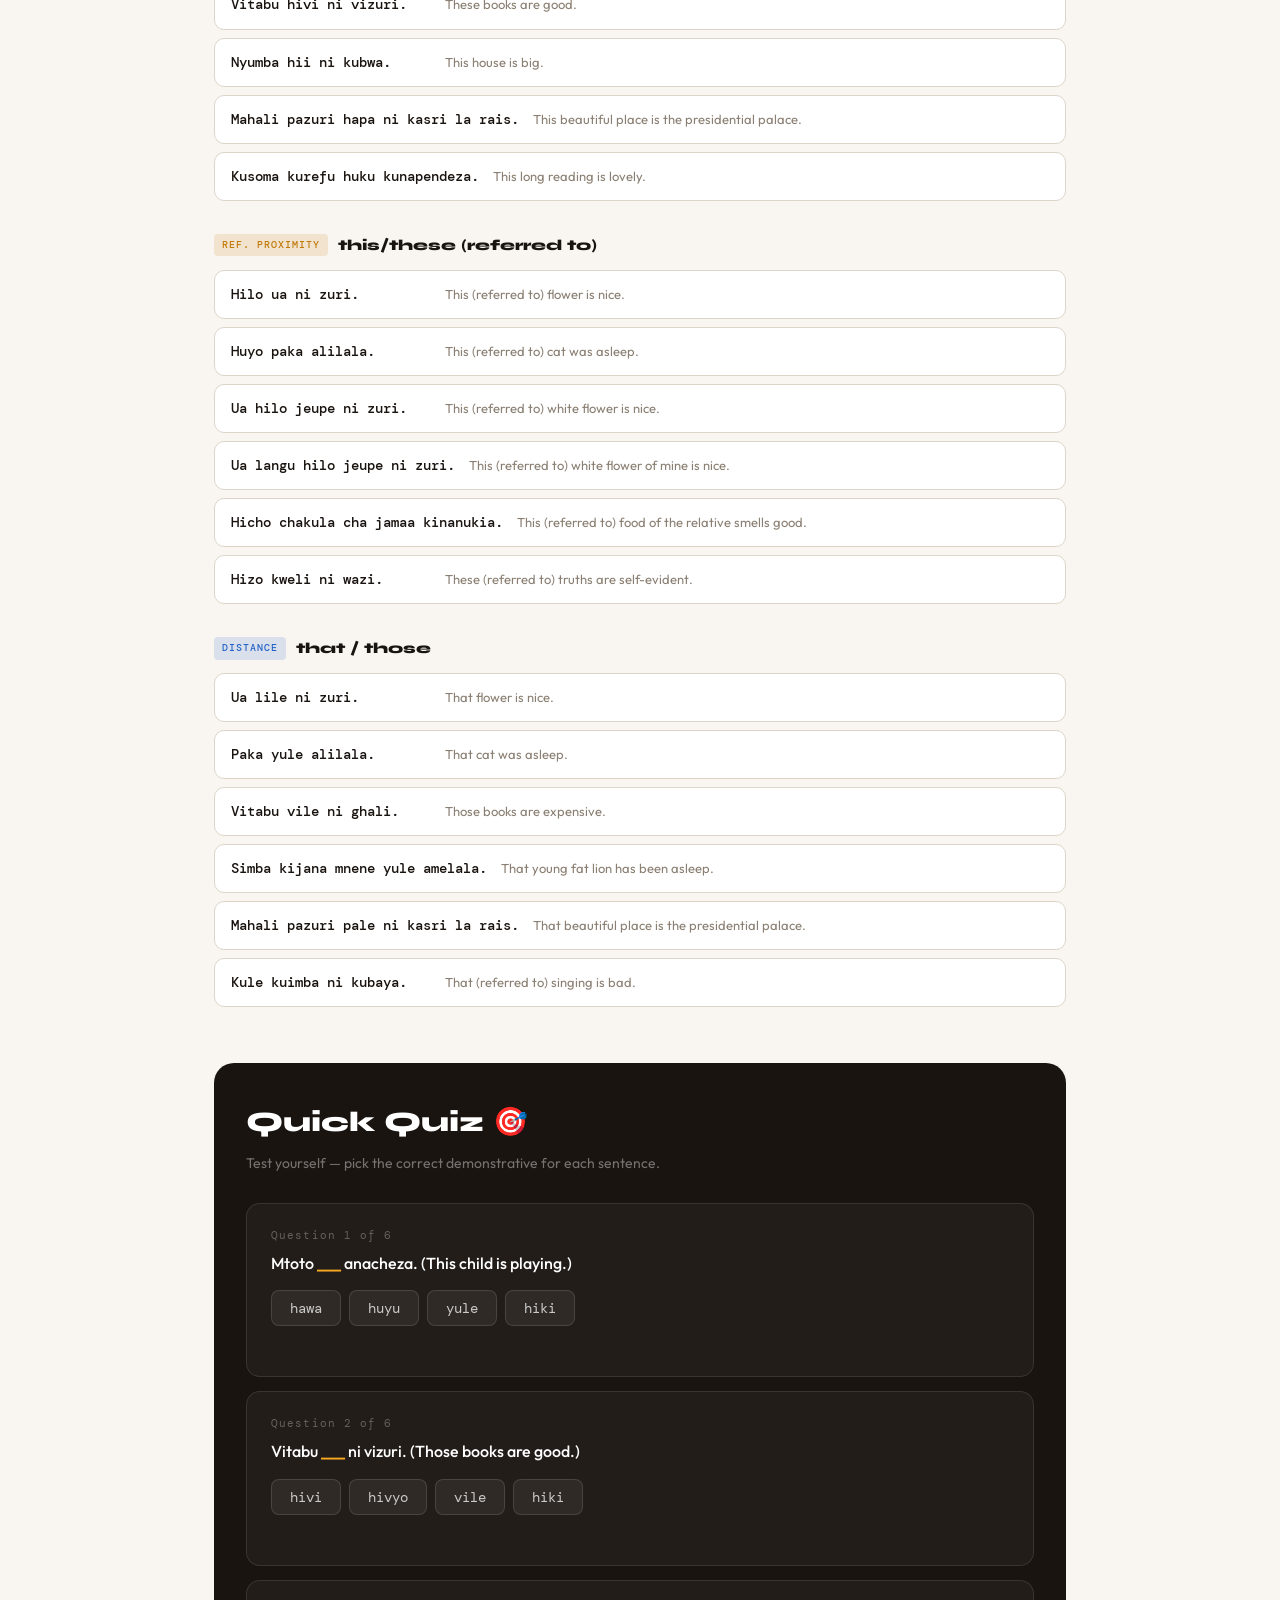
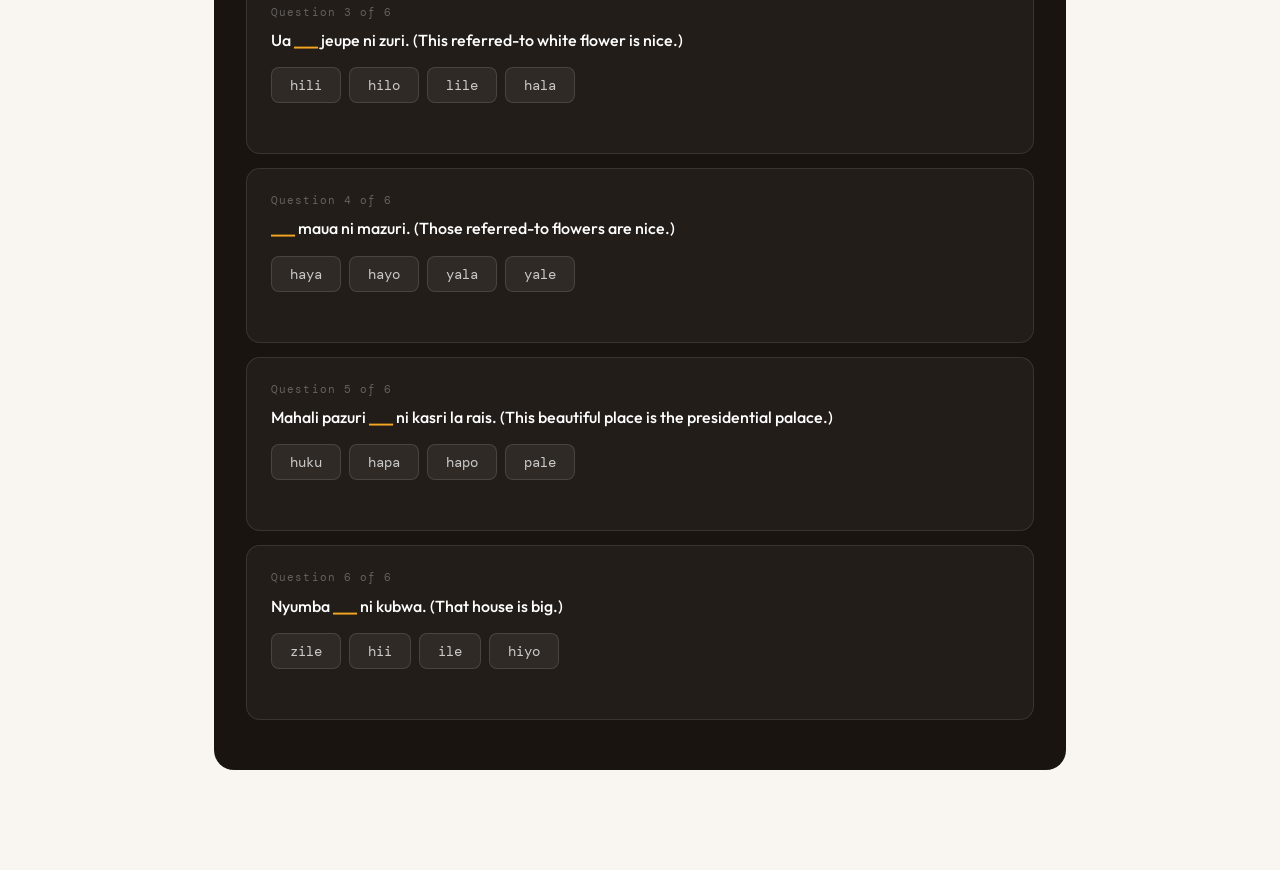
==== commit 0e79f07a: "correction from week 8 to 9" ====
--- a/lessons/swahili_demonstratives.html
+++ b/lessons/swahili_demonstratives.html
@@ -512,7 +512,7 @@
 <body>
 
 <header>
-  <div class="h-tag">Grammar · Week 8</div>
+  <div class="h-tag">Grammar · Week 9</div>
   <h1>Demonstra&shy;<span class="gold">tives</span></h1>
   <p>Vivumishi Viashiria — pointing to what's near, far, or already known</p>
 </header>
